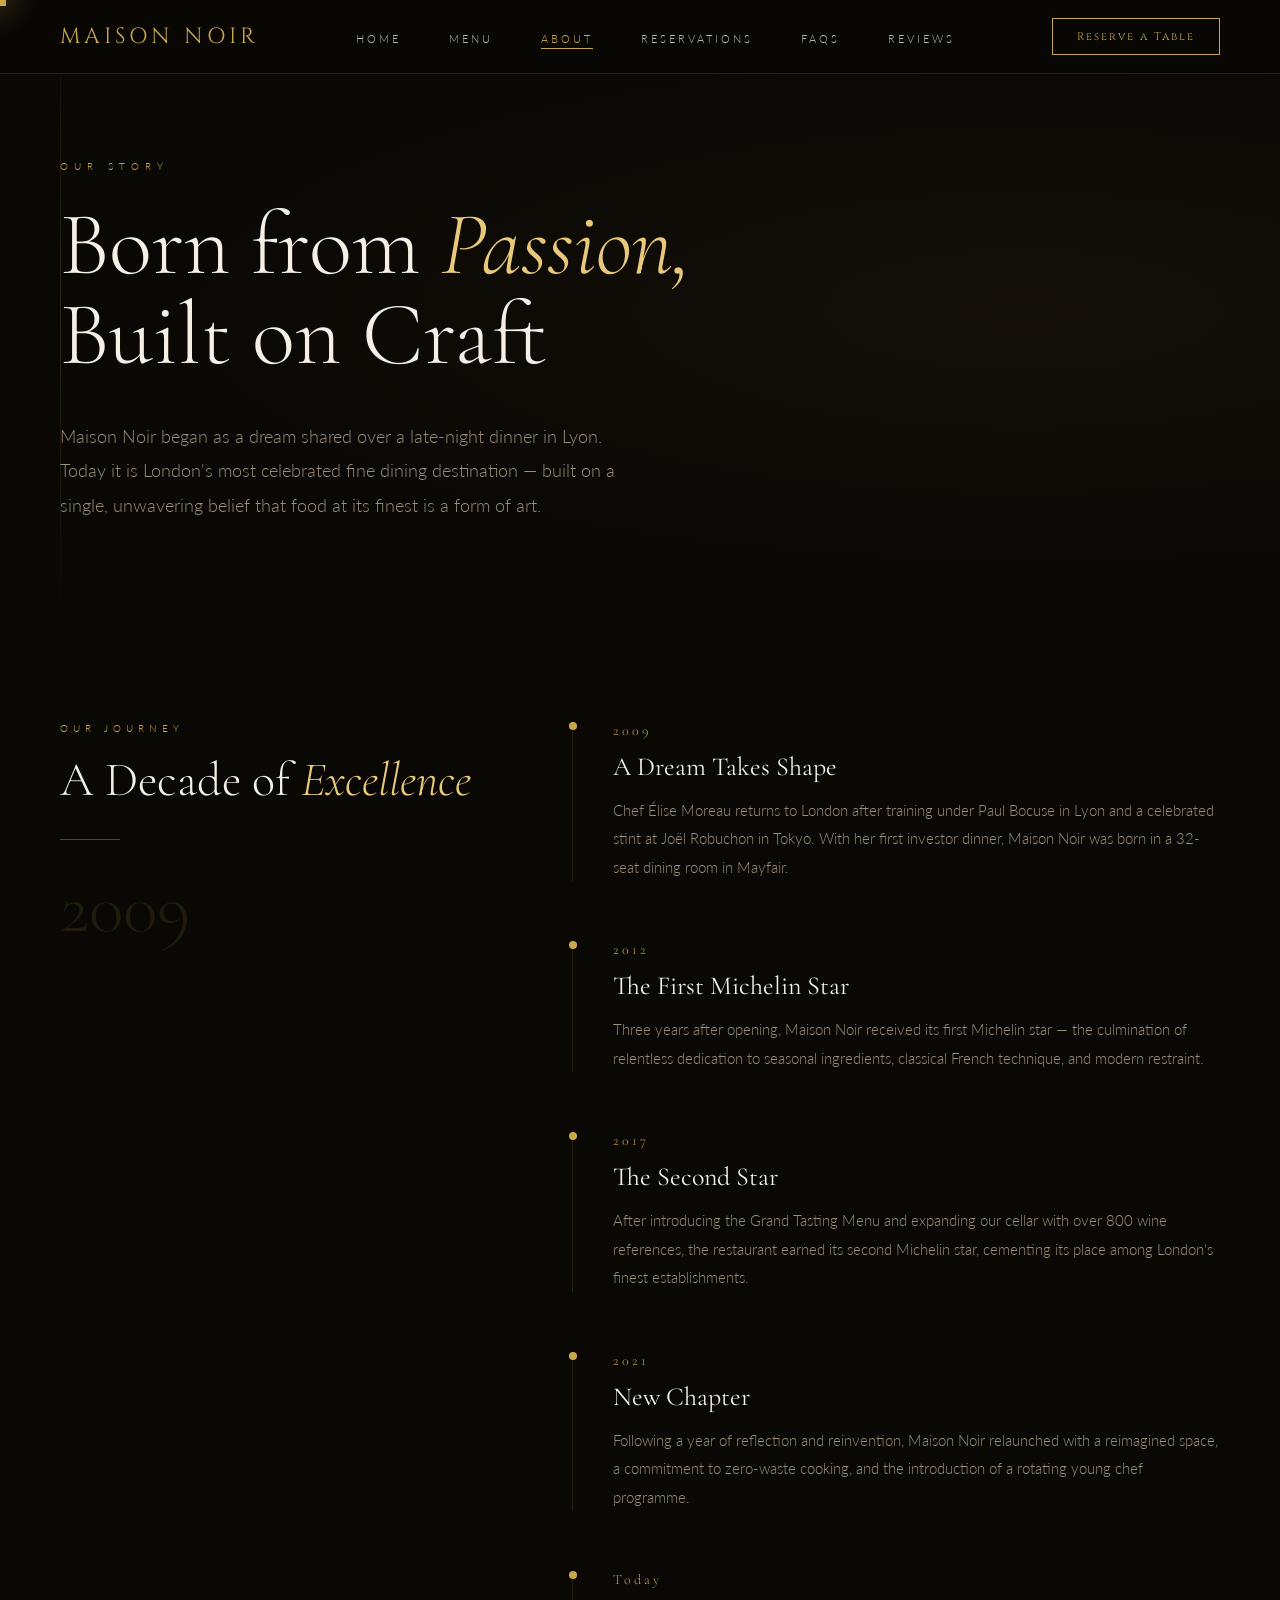
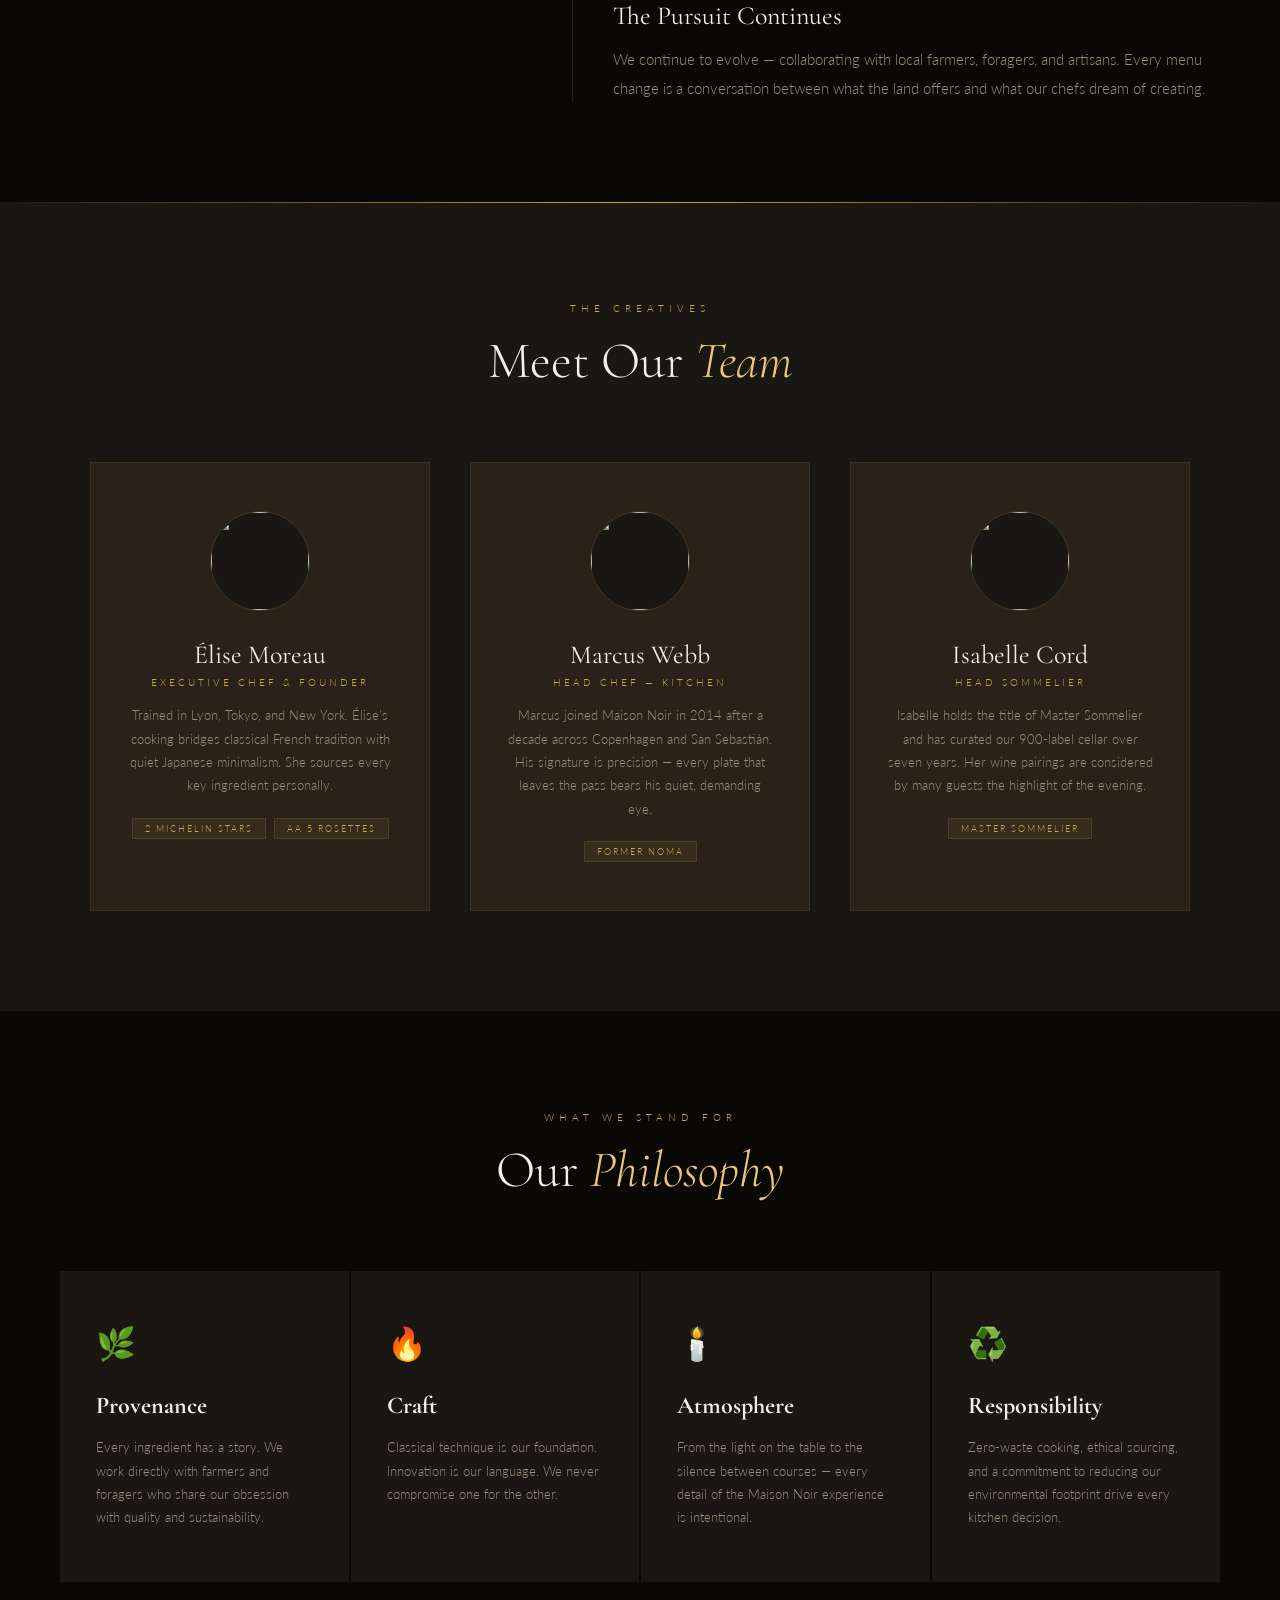
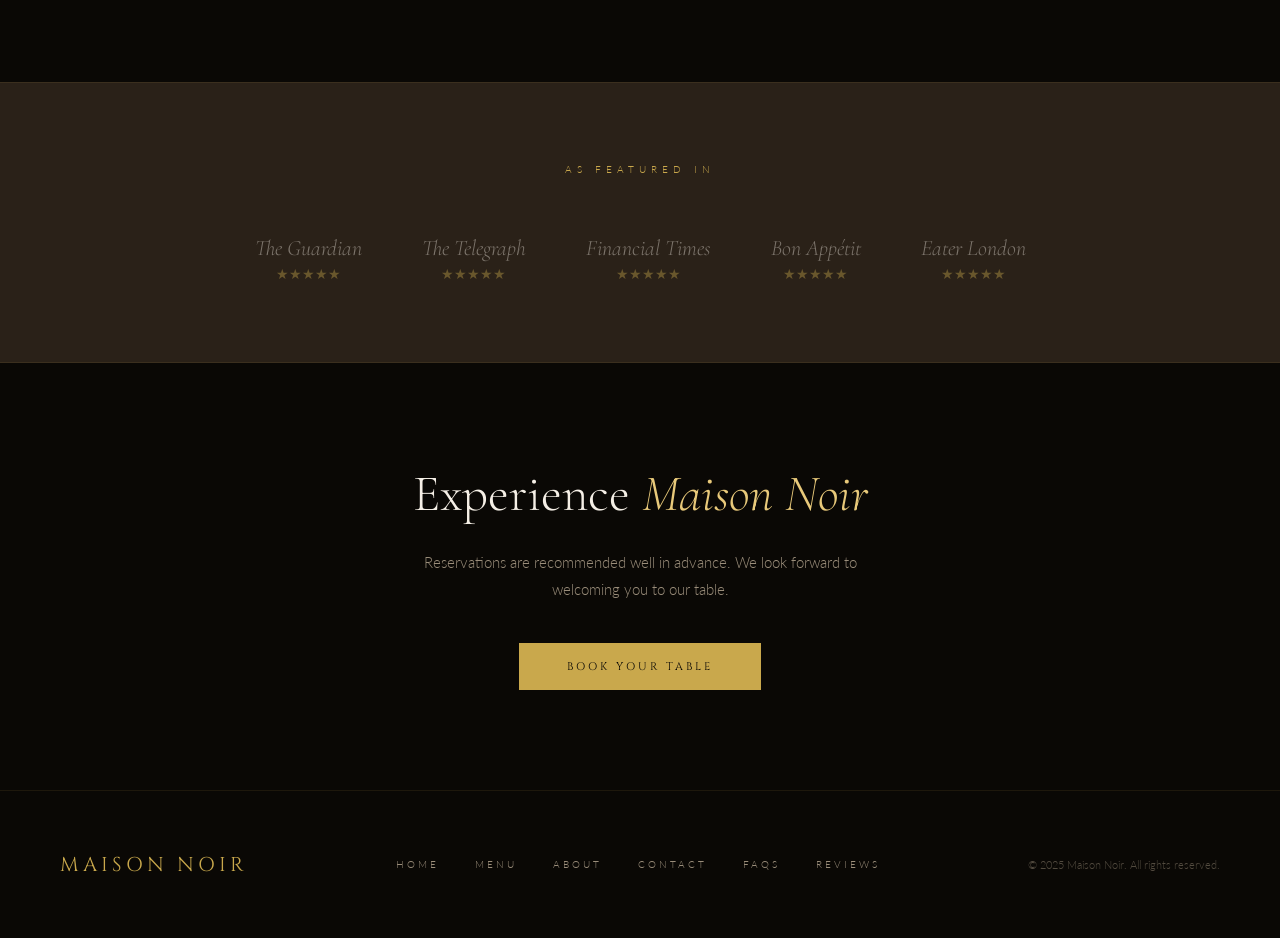
==== about.html @ 76b6efec "Add files via upload" ====
<!DOCTYPE html>
<html lang="en">
<head>
  <meta charset="UTF-8"/>
  <meta name="viewport" content="width=device-width, initial-scale=1.0"/>
  <title>About — Maison Noir</title>
  <link href="https://fonts.googleapis.com/css2?family=Cormorant+Garamond:ital,wght@0,300;0,400;0,600;1,300;1,400&family=Cinzel:wght@400;600&family=Lato:wght@300;400&display=swap" rel="stylesheet"/>
  <link rel="icon" type="image/png" href="images/Icon.png"/>
  <style>
    *, *::before, *::after { margin: 0; padding: 0; box-sizing: border-box; }
    :root {
      --black: #0a0805;
      --charcoal: #1a1612;
      --dark: #2a2118;
      --gold: #c9a84c;
      --gold-light: #e8c97a;
      --cream: #f5efe6;
      --text-muted: #9a8d7a;
    }
    html { scroll-behavior: smooth; }
    body { background: var(--black); color: var(--cream); font-family: 'Lato', sans-serif; font-weight: 300; overflow-x: hidden; }

    .cursor { position: fixed; width: 12px; height: 12px; background: var(--gold); border-radius: 0; pointer-events: none; z-index: 9999; transform: translate(-50%,-50%); transition: width .3s, height .3s; }
    .cursor-ring {
    position: fixed;
    width: 36px;
    height: 36px;
    background: rgba(201,168,76,0.18);
    filter: blur(10px);
    pointer-events: none;
    z-index: 9998;
    transform: translate(-50%, -50%) rotate(45deg);
    opacity: 0.75;
    border-radius: 0;
  }

    nav { position: fixed; top:0; left:0; right:0; z-index:100; display:flex; justify-content:space-between; align-items:center; padding:18px 60px; background:rgba(10,8,5,0.95); backdrop-filter:blur(12px); border-bottom:1px solid rgba(201,168,76,0.15); }
    .nav-logo { font-family:'Cinzel',serif; font-size:22px; letter-spacing:4px; color:var(--gold); text-decoration:none; }
    .nav-links { display:flex; gap:48px; list-style:none; }
    .nav-links a { font-size:11px; letter-spacing:3px; text-transform:uppercase; color:var(--cream); text-decoration:none; opacity:.75; transition:opacity .3s, color .3s; position:relative; }
    .nav-links a::after { content:''; position:absolute; bottom:-4px; left:0; right:0; height:1px; background:var(--gold); transform:scaleX(0); transition:transform .3s; }
    .nav-links a:hover, .nav-links a.active { opacity:1; color:var(--gold); }
    .nav-links a:hover::after, .nav-links a.active::after { transform:scaleX(1); }
    .nav-reserve { font-family:'Cinzel',serif; font-size:11px; letter-spacing:2px; color:var(--gold); border:1px solid var(--gold); padding:10px 24px; text-decoration:none; transition:background .3s, color .3s; }
    .nav-reserve:hover { background:var(--gold); color:var(--black); }

    /* HERO */
    .about-hero {
      padding: 160px 60px 100px;
      position: relative;
      overflow: hidden;
    }
    .about-hero-bg {
      position: absolute;
      inset: 0;
      background: radial-gradient(ellipse at 80% 50%, rgba(201,168,76,0.05) 0%, transparent 60%);
    }
    .hero-line-v {
      position: absolute;
      left: 60px; top: 0; bottom: 0;
      width: 1px;
      background: linear-gradient(to bottom, transparent, rgba(201,168,76,0.2), transparent);
    }
    .about-hero-inner { max-width: 800px; position: relative; }
    .about-hero-label { font-size: 10px; letter-spacing: 6px; text-transform: uppercase; color: var(--gold); margin-bottom: 28px; }
    .about-hero-title { font-family: 'Cormorant Garamond', serif; font-size: clamp(52px, 7vw, 90px); font-weight: 300; line-height: 1; margin-bottom: 40px; }
    .about-hero-title em { font-style: italic; color: var(--gold-light); }
    .about-hero-text { font-size: 18px; line-height: 1.9; color: var(--text-muted); max-width: 560px; }

    /* STORY SECTION */
    .section-story {
      padding: 100px 60px;
      display: grid;
      grid-template-columns: 1fr 1.5fr;
      gap: 80px;
      max-width: 1300px;
      margin: 0 auto;
      align-items: start;
    }
    .story-sticky { position: sticky; top: 120px; }
    .story-label { font-size: 10px; letter-spacing: 5px; text-transform: uppercase; color: var(--gold); margin-bottom: 20px; }
    .story-heading { font-family: 'Cormorant Garamond', serif; font-size: 48px; font-weight: 300; line-height: 1.1; }
    .story-heading em { font-style: italic; color: var(--gold-light); }
    .story-divider { width: 60px; height: 1px; background: rgba(201,168,76,0.4); margin: 32px 0; }
    .story-year { font-family: 'Cormorant Garamond', serif; font-size: 72px; font-weight: 300; color: rgba(201,168,76,0.12); line-height: 1; }

    .story-blocks { display: flex; flex-direction: column; gap: 60px; }
    .story-block { border-left: 1px solid rgba(201,168,76,0.15); padding-left: 40px; position: relative; }
    .story-block::before { content: ''; position: absolute; left: -4px; top: 0; width: 8px; height: 8px; border-radius: 50%; background: var(--gold); }
    .block-year { font-family: 'Cormorant Garamond', serif; font-size: 14px; letter-spacing: 3px; color: var(--gold); margin-bottom: 12px; }
    .block-title { font-family: 'Cormorant Garamond', serif; font-size: 26px; font-weight: 400; margin-bottom: 14px; }
    .block-text { font-size: 15px; color: var(--text-muted); line-height: 1.9; }

    /* TEAM */
    .section-team {
      padding: 100px 60px;
      background: var(--charcoal);
      position: relative;
    }
    .section-team::before { content:''; position:absolute; top:0; left:0; right:0; height:1px; background:linear-gradient(to right, transparent, var(--gold), transparent); }
    .team-header { text-align: center; margin-bottom: 70px; }
    .team-label { font-size: 10px; letter-spacing: 5px; text-transform: uppercase; color: var(--gold); margin-bottom: 16px; }
    .team-title { font-family: 'Cormorant Garamond', serif; font-size: clamp(38px, 4vw, 58px); font-weight: 300; }
    .team-title em { font-style: italic; color: var(--gold-light); }

    .team-grid { display: grid; grid-template-columns: repeat(3, 1fr); gap: 40px; max-width: 1100px; margin: 0 auto; }
    .team-card {
      position: relative;
      padding: 48px 36px;
      border: 1px solid rgba(201,168,76,0.1);
      background: var(--dark);
      transition: border-color .4s, transform .4s;
      text-align: center;
    }
    .team-card:hover { border-color: rgba(201,168,76,0.3); transform: translateY(-6px); }
    .team-avatar {
      width: 100px;
      height: 100px;
      border-radius: 50%;
      overflow: hidden;
      border: 1px solid rgba(201,168,76,0.2);
      margin: 0 auto 28px;
      display: flex;
      align-items: center;
      justify-content: center;
      background: var(--charcoal);
      position: relative;

    }
      .team-avatar img {
        width: 100%;
        height: 100%;
        object-fit: cover;
        display: block;
      }

    .team-avatar::after {
      content: '';
      position: absolute;
      inset: -4px;
      border-radius: 50%;
      border: 1px solid rgba(201,168,76,0.1);
    }
    .team-name { font-family: 'Cormorant Garamond', serif; font-size: 26px; font-weight: 400; margin-bottom: 6px; }
    .team-role { font-size: 10px; letter-spacing: 3px; text-transform: uppercase; color: var(--gold); margin-bottom: 16px; }
    .team-bio { font-size: 13px; color: var(--text-muted); line-height: 1.8; }
    .team-awards { display: flex; justify-content: center; gap: 8px; margin-top: 20px; flex-wrap: wrap; }
    .award-badge { font-size: 9px; letter-spacing: 2px; text-transform: uppercase; background: rgba(201,168,76,0.08); border: 1px solid rgba(201,168,76,0.15); color: var(--gold); padding: 4px 12px; }

    /* VALUES */
    .section-values {
      padding: 100px 60px;
      max-width: 1300px;
      margin: 0 auto;
    }
    .values-header { text-align: center; margin-bottom: 70px; }
    .values-label { font-size: 10px; letter-spacing: 5px; text-transform: uppercase; color: var(--gold); margin-bottom: 16px; }
    .values-title { font-family: 'Cormorant Garamond', serif; font-size: clamp(38px, 4vw, 58px); font-weight: 300; }
    .values-title em { font-style: italic; color: var(--gold-light); }

    .values-grid { display: grid; grid-template-columns: repeat(4, 1fr); gap: 2px; }
    .value-card {
      padding: 52px 36px;
      background: var(--charcoal);
      position: relative;
      overflow: hidden;
      transition: background .3s;
    }
    .value-card::before { content:''; position:absolute; bottom:0; left:0; right:0; height:2px; background:var(--gold); transform:scaleX(0); transform-origin:left; transition:transform .5s ease; }
    .value-card:hover { background: var(--dark); }
    .value-card:hover::before { transform: scaleX(1); }
    .value-icon { font-size: 32px; margin-bottom: 28px; }
    .value-name { font-family: 'Cormorant Garamond', serif; font-size: 24px; margin-bottom: 16px; }
    .value-text { font-size: 13px; color: var(--text-muted); line-height: 1.8; }

    /* PRESS */
    .section-press {
      padding: 80px 60px;
      background: var(--dark);
      border-top: 1px solid rgba(201,168,76,0.1);
      border-bottom: 1px solid rgba(201,168,76,0.1);
    }
    .press-header { text-align: center; margin-bottom: 60px; }
    .press-label { font-size: 10px; letter-spacing: 5px; text-transform: uppercase; color: var(--gold); }
    .press-logos { display: flex; justify-content: center; align-items: center; gap: 60px; flex-wrap: wrap; }
    .press-item { text-align: center; opacity: 0.4; transition: opacity .3s; }
    .press-item:hover { opacity: 1; }
    .press-pub { font-family: 'Cormorant Garamond', serif; font-size: 22px; font-style: italic; color: var(--cream); }
    .press-stars { color: var(--gold); font-size: 14px; margin-top: 4px; }

    /* CTA BAND */
    .cta-band {
      padding: 100px 60px;
      text-align: center;
      position: relative;
    }
    .cta-title { font-family: 'Cormorant Garamond', serif; font-size: clamp(38px, 4vw, 58px); font-weight: 300; margin-bottom: 24px; }
    .cta-title em { font-style: italic; color: var(--gold-light); }
    .cta-text { font-size: 15px; color: var(--text-muted); max-width: 500px; margin: 0 auto 40px; line-height: 1.8; }
    .btn-gold { display: inline-block; font-family: 'Cinzel', serif; font-size: 11px; letter-spacing: 3px; text-transform: uppercase; background: var(--gold); color: var(--black); padding: 16px 48px; text-decoration: none; transition: background .3s; }
    .btn-gold:hover { background: var(--gold-light); }

    footer { background: var(--black); border-top: 1px solid rgba(201,168,76,0.1); padding: 60px; display: flex; justify-content: space-between; align-items: center; }
    .footer-logo { font-family: 'Cinzel', serif; font-size: 20px; letter-spacing: 4px; color: var(--gold); }
    .footer-links { display: flex; gap: 36px; }
    .footer-links a { font-size: 10px; letter-spacing: 3px; text-transform: uppercase; color: var(--text-muted); text-decoration: none; transition: color .3s; }
    .footer-links a:hover { color: var(--gold); }
    .footer-copy { font-size: 11px; color: var(--text-muted); opacity: .5; }

    .reveal { opacity: 0; transform: translateY(40px); transition: opacity .8s ease, transform .8s ease; }
    .reveal.visible { opacity: 1; transform: translateY(0); }
  </style>
</head>
<body>
  <div class="cursor" id="cursor"></div>
  <div class="cursor-ring" id="cursorRing"></div>

  <nav>
    <a href="index.html" class="nav-logo">MAISON NOIR</a>
    <ul class="nav-links">
      <li><a href="index.html">Home</a></li>
      <li><a href="menu.html">Menu</a></li>
      <li><a href="about.html" class="active">About</a></li>
      <li><a href="contact.html">Reservations</a></li>
      <li><a href="faq.html">FAQs</a></li>
      <li><a href="reviews.html">Reviews</a></li>
    </ul>
    <a href="contact.html" class="nav-reserve">Reserve a Table</a>
  </nav>

  <!-- HERO -->
  <section class="about-hero">
    <div class="about-hero-bg"></div>
    <div class="hero-line-v"></div>
    <div class="about-hero-inner">
      <p class="about-hero-label">Our Story</p>
      <h1 class="about-hero-title">Born from <em>Passion,</em><br>Built on Craft</h1>
      <p class="about-hero-text">Maison Noir began as a dream shared over a late-night dinner in Lyon. Today it is London's most celebrated fine dining destination — built on a single, unwavering belief that food at its finest is a form of art.</p>
    </div>
  </section>

  <!-- STORY TIMELINE -->
  <section class="section-story reveal">
    <div class="story-sticky">
      <p class="story-label">Our Journey</p>
      <h2 class="story-heading">A Decade of <em>Excellence</em></h2>
      <div class="story-divider"></div>
      <div class="story-year">2009</div>
    </div>
    <div class="story-blocks">
      <div class="story-block">
        <p class="block-year">2009</p>
        <h3 class="block-title">A Dream Takes Shape</h3>
        <p class="block-text">Chef Élise Moreau returns to London after training under Paul Bocuse in Lyon and a celebrated stint at Joël Robuchon in Tokyo. With her first investor dinner, Maison Noir was born in a 32-seat dining room in Mayfair.</p>
      </div>
      <div class="story-block">
        <p class="block-year">2012</p>
        <h3 class="block-title">The First Michelin Star</h3>
        <p class="block-text">Three years after opening, Maison Noir received its first Michelin star — the culmination of relentless dedication to seasonal ingredients, classical French technique, and modern restraint.</p>
      </div>
      <div class="story-block">
        <p class="block-year">2017</p>
        <h3 class="block-title">The Second Star</h3>
        <p class="block-text">After introducing the Grand Tasting Menu and expanding our cellar with over 800 wine references, the restaurant earned its second Michelin star, cementing its place among London's finest establishments.</p>
      </div>
      <div class="story-block">
        <p class="block-year">2021</p>
        <h3 class="block-title">New Chapter</h3>
        <p class="block-text">Following a year of reflection and reinvention, Maison Noir relaunched with a reimagined space, a commitment to zero-waste cooking, and the introduction of a rotating young chef programme.</p>
      </div>
      <div class="story-block">
        <p class="block-year">Today</p>
        <h3 class="block-title">The Pursuit Continues</h3>
        <p class="block-text">We continue to evolve — collaborating with local farmers, foragers, and artisans. Every menu change is a conversation between what the land offers and what our chefs dream of creating.</p>
      </div>
    </div>
  </section>

  <!-- TEAM -->
  <section class="section-team">
    <div class="team-header reveal">
      <p class="team-label">The Creatives</p>
      <h2 class="team-title">Meet Our <em>Team</em></h2>
    </div>
    <div class="team-grid reveal">
      <div class="team-card">
        <div class="team-avatar"><img src="images/Élise Moreau.jpeg" alt=""></div>
        <h3 class="team-name">Élise Moreau</h3>
        <p class="team-role">Executive Chef & Founder</p>
        <p class="team-bio">Trained in Lyon, Tokyo, and New York. Élise's cooking bridges classical French tradition with quiet Japanese minimalism. She sources every key ingredient personally.</p>
        <div class="team-awards">
          <span class="award-badge">2 Michelin Stars</span>
          <span class="award-badge">AA 5 Rosettes</span>
        </div>
      </div>
      <div class="team-card">
        <div class="team-avatar"><img src="images/Marcus Webb.jpeg" alt=""></div>
        <h3 class="team-name">Marcus Webb</h3>
        <p class="team-role">Head Chef — Kitchen</p>
        <p class="block-text"></p>
        <p class="team-bio">Marcus joined Maison Noir in 2014 after a decade across Copenhagen and San Sebastián. His signature is precision — every plate that leaves the pass bears his quiet, demanding eye.</p>
        <div class="team-awards">
          <span class="award-badge">Former Noma</span>
        </div>
      </div>
      <div class="team-card">
        <div class="team-avatar"><img src="images/Isabelle Cord.jpeg" alt=""></div>
        <h3 class="team-name">Isabelle Cord</h3>
        <p class="team-role">Head Sommelier</p>
        <p class="team-bio">Isabelle holds the title of Master Sommelier and has curated our 900-label cellar over seven years. Her wine pairings are considered by many guests the highlight of the evening.</p>
        <div class="team-awards">
          <span class="award-badge">Master Sommelier</span>
        </div>
      </div>
    </div>
  </section>

  <!-- VALUES -->
  <section class="section-values reveal">
    <div class="values-header">
      <p class="values-label">What We Stand For</p>
      <h2 class="values-title">Our <em>Philosophy</em></h2>
    </div>
    <div class="values-grid">
      <div class="value-card">
        <div class="value-icon">🌿</div>
        <h3 class="value-name">Provenance</h3>
        <p class="value-text">Every ingredient has a story. We work directly with farmers and foragers who share our obsession with quality and sustainability.</p>
      </div>
      <div class="value-card">
        <div class="value-icon">🔥</div>
        <h3 class="value-name">Craft</h3>
        <p class="value-text">Classical technique is our foundation. Innovation is our language. We never compromise one for the other.</p>
      </div>
      <div class="value-card">
        <div class="value-icon">🕯️</div>
        <h3 class="value-name">Atmosphere</h3>
        <p class="value-text">From the light on the table to the silence between courses — every detail of the Maison Noir experience is intentional.</p>
      </div>
      <div class="value-card">
        <div class="value-icon">♻️</div>
        <h3 class="value-name">Responsibility</h3>
        <p class="value-text">Zero-waste cooking, ethical sourcing, and a commitment to reducing our environmental footprint drive every kitchen decision.</p>
      </div>
    </div>
  </section>

  <!-- PRESS -->
  <section class="section-press reveal">
    <div class="press-header">
      <p class="press-label">As Featured In</p>
    </div>
    <div class="press-logos">
      <div class="press-item"><div class="press-pub">The Guardian</div><div class="press-stars">★★★★★</div></div>
      <div class="press-item"><div class="press-pub">The Telegraph</div><div class="press-stars">★★★★★</div></div>
      <div class="press-item"><div class="press-pub">Financial Times</div><div class="press-stars">★★★★★</div></div>
      <div class="press-item"><div class="press-pub">Bon Appétit</div><div class="press-stars">★★★★★</div></div>
      <div class="press-item"><div class="press-pub">Eater London</div><div class="press-stars">★★★★★</div></div>
    </div>
  </section>

  <!-- CTA -->
  <section class="cta-band reveal">
    <h2 class="cta-title">Experience <em>Maison Noir</em></h2>
    <p class="cta-text">Reservations are recommended well in advance. We look forward to welcoming you to our table.</p>
    <a href="contact.html" class="btn-gold">Book Your Table</a>
  </section>

  <footer>
    <div class="footer-logo">MAISON NOIR</div>
    <div class="footer-links">
      <a href="index.html">Home</a>
      <a href="menu.html">Menu</a>
      <a href="about.html">About</a>
      <a href="contact.html">Contact</a>
      <a href="faq.html">FAQs</a>
      <a href="reviews.html">Reviews</a>
    </div>
    <p class="footer-copy">©️ 2025 Maison Noir. All rights reserved.</p>
  </footer>

  <script>
    const cursor = document.getElementById('cursor');
    const ring = document.getElementById('cursorRing');
    let mx=0,my=0,rx=0,ry=0;
    document.addEventListener('mousemove', e=>{mx=e.clientX;my=e.clientY;cursor.style.left=mx+'px';cursor.style.top=my+'px';});
    function animateRing(){rx+=(mx-rx)*.12;ry+=(my-ry)*.12;ring.style.left=rx+'px';ring.style.top=ry+'px';requestAnimationFrame(animateRing);}
    animateRing();
    const reveals = document.querySelectorAll('.reveal');
    const obs = new IntersectionObserver(es=>es.forEach(e=>{if(e.isIntersecting)e.target.classList.add('visible');}),{threshold:0.12});
    reveals.forEach(r=>obs.observe(r));
  </script>
</body>
</html>
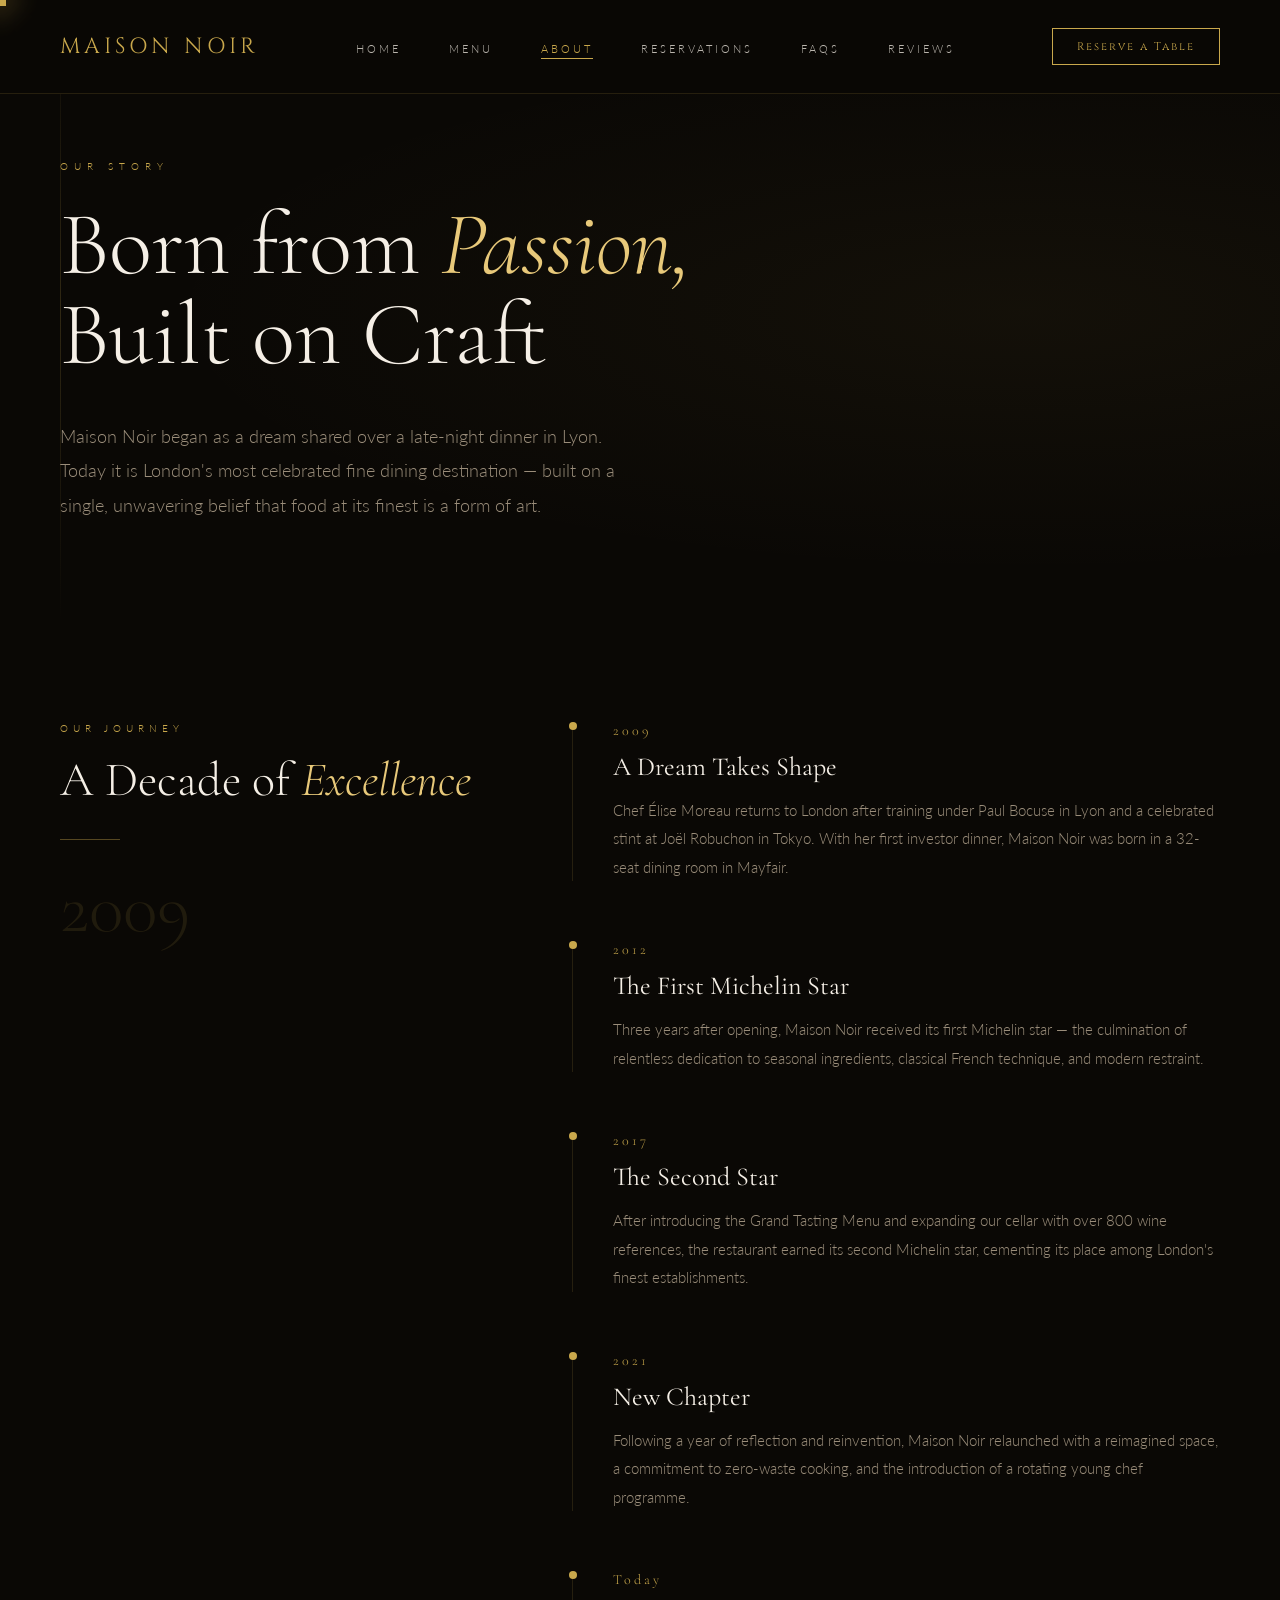
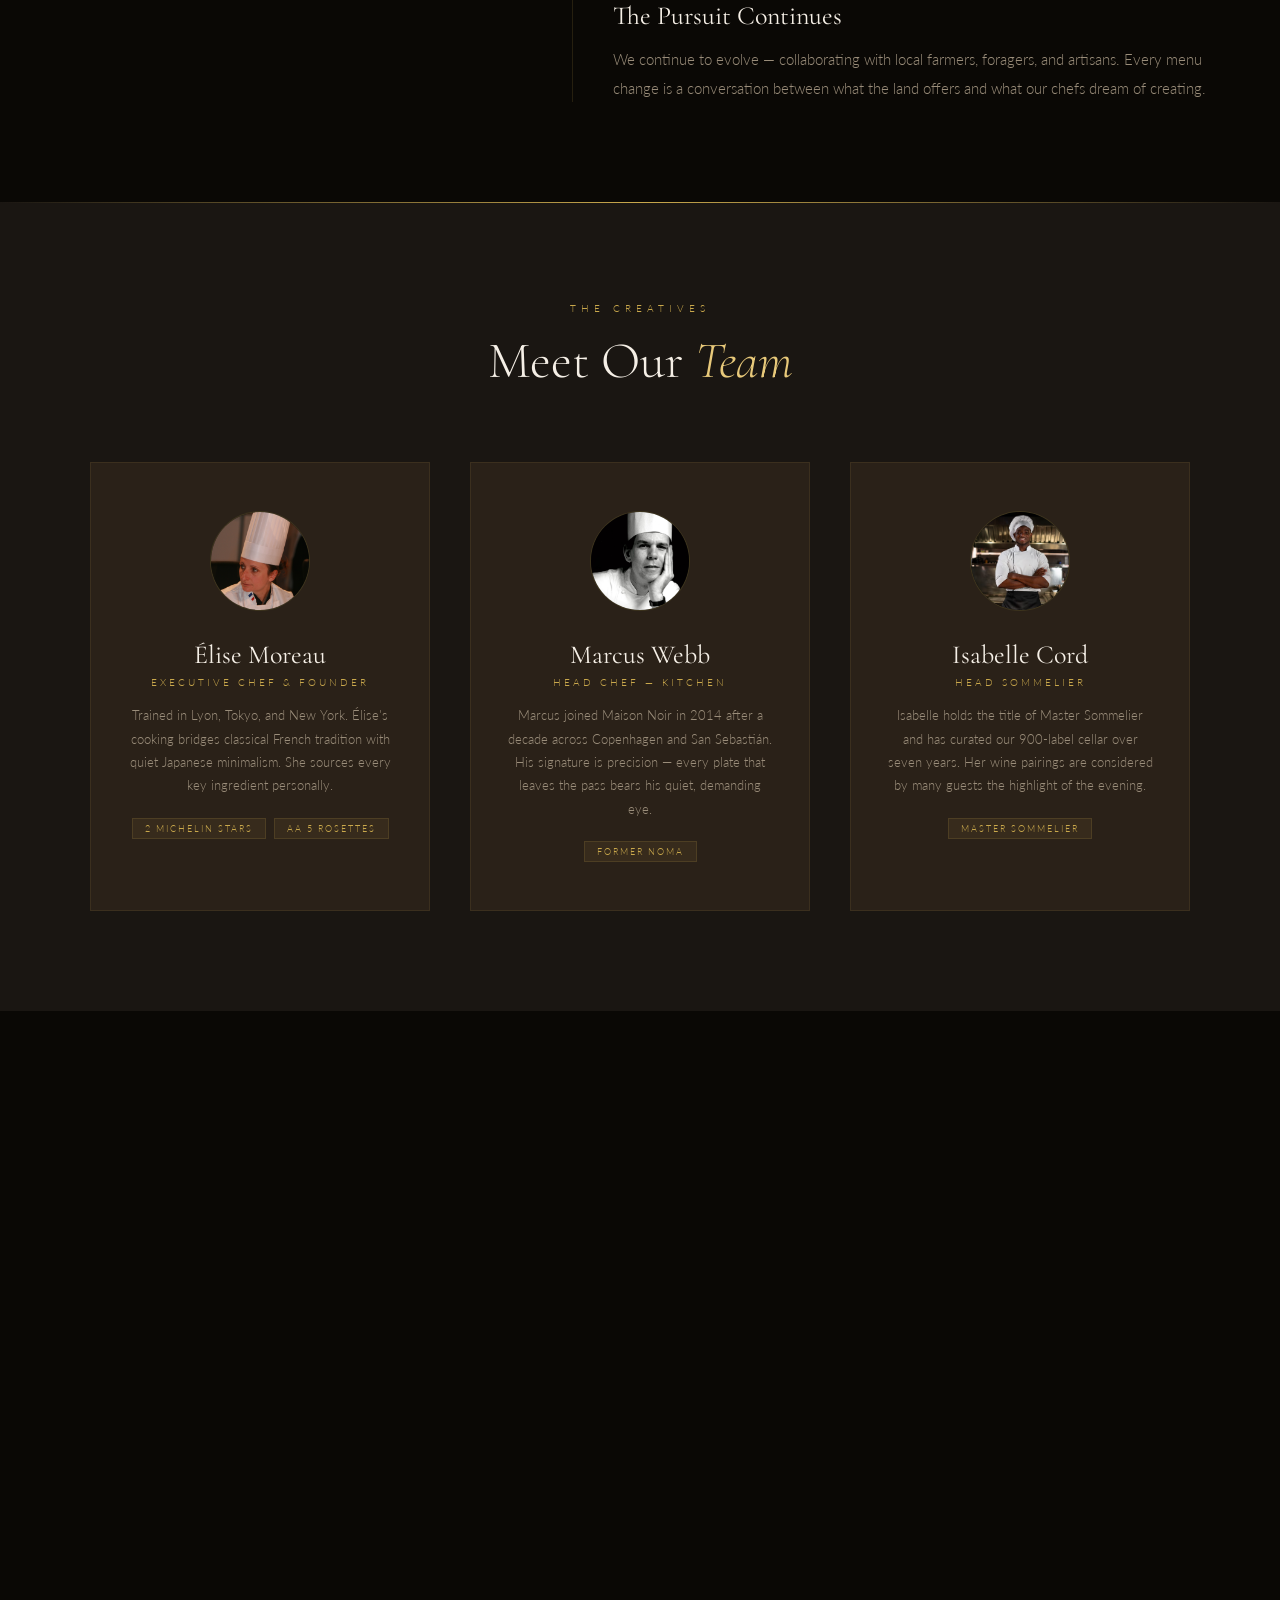
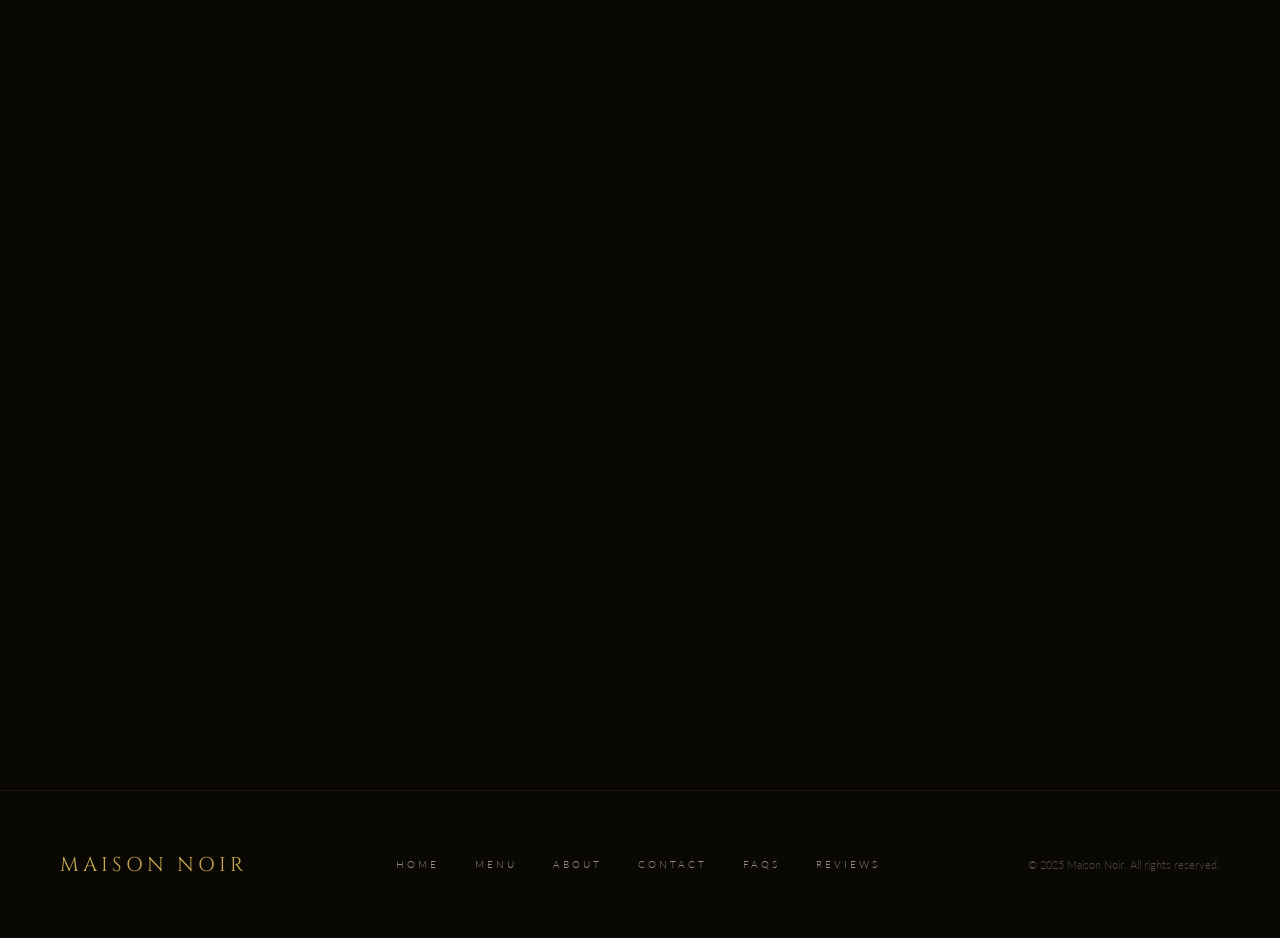
==== commit 3785dbad: "Add files via upload" ====
--- a/about.html
+++ b/about.html
@@ -6,210 +6,7 @@
   <title>About — Maison Noir</title>
   <link href="https://fonts.googleapis.com/css2?family=Cormorant+Garamond:ital,wght@0,300;0,400;0,600;1,300;1,400&family=Cinzel:wght@400;600&family=Lato:wght@300;400&display=swap" rel="stylesheet"/>
   <link rel="icon" type="image/png" href="images/Icon.png"/>
-  <style>
-    *, *::before, *::after { margin: 0; padding: 0; box-sizing: border-box; }
-    :root {
-      --black: #0a0805;
-      --charcoal: #1a1612;
-      --dark: #2a2118;
-      --gold: #c9a84c;
-      --gold-light: #e8c97a;
-      --cream: #f5efe6;
-      --text-muted: #9a8d7a;
-    }
-    html { scroll-behavior: smooth; }
-    body { background: var(--black); color: var(--cream); font-family: 'Lato', sans-serif; font-weight: 300; overflow-x: hidden; }
-
-    .cursor { position: fixed; width: 12px; height: 12px; background: var(--gold); border-radius: 0; pointer-events: none; z-index: 9999; transform: translate(-50%,-50%); transition: width .3s, height .3s; }
-    .cursor-ring {
-    position: fixed;
-    width: 36px;
-    height: 36px;
-    background: rgba(201,168,76,0.18);
-    filter: blur(10px);
-    pointer-events: none;
-    z-index: 9998;
-    transform: translate(-50%, -50%) rotate(45deg);
-    opacity: 0.75;
-    border-radius: 0;
-  }
-
-    nav { position: fixed; top:0; left:0; right:0; z-index:100; display:flex; justify-content:space-between; align-items:center; padding:18px 60px; background:rgba(10,8,5,0.95); backdrop-filter:blur(12px); border-bottom:1px solid rgba(201,168,76,0.15); }
-    .nav-logo { font-family:'Cinzel',serif; font-size:22px; letter-spacing:4px; color:var(--gold); text-decoration:none; }
-    .nav-links { display:flex; gap:48px; list-style:none; }
-    .nav-links a { font-size:11px; letter-spacing:3px; text-transform:uppercase; color:var(--cream); text-decoration:none; opacity:.75; transition:opacity .3s, color .3s; position:relative; }
-    .nav-links a::after { content:''; position:absolute; bottom:-4px; left:0; right:0; height:1px; background:var(--gold); transform:scaleX(0); transition:transform .3s; }
-    .nav-links a:hover, .nav-links a.active { opacity:1; color:var(--gold); }
-    .nav-links a:hover::after, .nav-links a.active::after { transform:scaleX(1); }
-    .nav-reserve { font-family:'Cinzel',serif; font-size:11px; letter-spacing:2px; color:var(--gold); border:1px solid var(--gold); padding:10px 24px; text-decoration:none; transition:background .3s, color .3s; }
-    .nav-reserve:hover { background:var(--gold); color:var(--black); }
-
-    /* HERO */
-    .about-hero {
-      padding: 160px 60px 100px;
-      position: relative;
-      overflow: hidden;
-    }
-    .about-hero-bg {
-      position: absolute;
-      inset: 0;
-      background: radial-gradient(ellipse at 80% 50%, rgba(201,168,76,0.05) 0%, transparent 60%);
-    }
-    .hero-line-v {
-      position: absolute;
-      left: 60px; top: 0; bottom: 0;
-      width: 1px;
-      background: linear-gradient(to bottom, transparent, rgba(201,168,76,0.2), transparent);
-    }
-    .about-hero-inner { max-width: 800px; position: relative; }
-    .about-hero-label { font-size: 10px; letter-spacing: 6px; text-transform: uppercase; color: var(--gold); margin-bottom: 28px; }
-    .about-hero-title { font-family: 'Cormorant Garamond', serif; font-size: clamp(52px, 7vw, 90px); font-weight: 300; line-height: 1; margin-bottom: 40px; }
-    .about-hero-title em { font-style: italic; color: var(--gold-light); }
-    .about-hero-text { font-size: 18px; line-height: 1.9; color: var(--text-muted); max-width: 560px; }
-
-    /* STORY SECTION */
-    .section-story {
-      padding: 100px 60px;
-      display: grid;
-      grid-template-columns: 1fr 1.5fr;
-      gap: 80px;
-      max-width: 1300px;
-      margin: 0 auto;
-      align-items: start;
-    }
-    .story-sticky { position: sticky; top: 120px; }
-    .story-label { font-size: 10px; letter-spacing: 5px; text-transform: uppercase; color: var(--gold); margin-bottom: 20px; }
-    .story-heading { font-family: 'Cormorant Garamond', serif; font-size: 48px; font-weight: 300; line-height: 1.1; }
-    .story-heading em { font-style: italic; color: var(--gold-light); }
-    .story-divider { width: 60px; height: 1px; background: rgba(201,168,76,0.4); margin: 32px 0; }
-    .story-year { font-family: 'Cormorant Garamond', serif; font-size: 72px; font-weight: 300; color: rgba(201,168,76,0.12); line-height: 1; }
-
-    .story-blocks { display: flex; flex-direction: column; gap: 60px; }
-    .story-block { border-left: 1px solid rgba(201,168,76,0.15); padding-left: 40px; position: relative; }
-    .story-block::before { content: ''; position: absolute; left: -4px; top: 0; width: 8px; height: 8px; border-radius: 50%; background: var(--gold); }
-    .block-year { font-family: 'Cormorant Garamond', serif; font-size: 14px; letter-spacing: 3px; color: var(--gold); margin-bottom: 12px; }
-    .block-title { font-family: 'Cormorant Garamond', serif; font-size: 26px; font-weight: 400; margin-bottom: 14px; }
-    .block-text { font-size: 15px; color: var(--text-muted); line-height: 1.9; }
-
-    /* TEAM */
-    .section-team {
-      padding: 100px 60px;
-      background: var(--charcoal);
-      position: relative;
-    }
-    .section-team::before { content:''; position:absolute; top:0; left:0; right:0; height:1px; background:linear-gradient(to right, transparent, var(--gold), transparent); }
-    .team-header { text-align: center; margin-bottom: 70px; }
-    .team-label { font-size: 10px; letter-spacing: 5px; text-transform: uppercase; color: var(--gold); margin-bottom: 16px; }
-    .team-title { font-family: 'Cormorant Garamond', serif; font-size: clamp(38px, 4vw, 58px); font-weight: 300; }
-    .team-title em { font-style: italic; color: var(--gold-light); }
-
-    .team-grid { display: grid; grid-template-columns: repeat(3, 1fr); gap: 40px; max-width: 1100px; margin: 0 auto; }
-    .team-card {
-      position: relative;
-      padding: 48px 36px;
-      border: 1px solid rgba(201,168,76,0.1);
-      background: var(--dark);
-      transition: border-color .4s, transform .4s;
-      text-align: center;
-    }
-    .team-card:hover { border-color: rgba(201,168,76,0.3); transform: translateY(-6px); }
-    .team-avatar {
-      width: 100px;
-      height: 100px;
-      border-radius: 50%;
-      overflow: hidden;
-      border: 1px solid rgba(201,168,76,0.2);
-      margin: 0 auto 28px;
-      display: flex;
-      align-items: center;
-      justify-content: center;
-      background: var(--charcoal);
-      position: relative;
-
-    }
-      .team-avatar img {
-        width: 100%;
-        height: 100%;
-        object-fit: cover;
-        display: block;
-      }
-
-    .team-avatar::after {
-      content: '';
-      position: absolute;
-      inset: -4px;
-      border-radius: 50%;
-      border: 1px solid rgba(201,168,76,0.1);
-    }
-    .team-name { font-family: 'Cormorant Garamond', serif; font-size: 26px; font-weight: 400; margin-bottom: 6px; }
-    .team-role { font-size: 10px; letter-spacing: 3px; text-transform: uppercase; color: var(--gold); margin-bottom: 16px; }
-    .team-bio { font-size: 13px; color: var(--text-muted); line-height: 1.8; }
-    .team-awards { display: flex; justify-content: center; gap: 8px; margin-top: 20px; flex-wrap: wrap; }
-    .award-badge { font-size: 9px; letter-spacing: 2px; text-transform: uppercase; background: rgba(201,168,76,0.08); border: 1px solid rgba(201,168,76,0.15); color: var(--gold); padding: 4px 12px; }
-
-    /* VALUES */
-    .section-values {
-      padding: 100px 60px;
-      max-width: 1300px;
-      margin: 0 auto;
-    }
-    .values-header { text-align: center; margin-bottom: 70px; }
-    .values-label { font-size: 10px; letter-spacing: 5px; text-transform: uppercase; color: var(--gold); margin-bottom: 16px; }
-    .values-title { font-family: 'Cormorant Garamond', serif; font-size: clamp(38px, 4vw, 58px); font-weight: 300; }
-    .values-title em { font-style: italic; color: var(--gold-light); }
-
-    .values-grid { display: grid; grid-template-columns: repeat(4, 1fr); gap: 2px; }
-    .value-card {
-      padding: 52px 36px;
-      background: var(--charcoal);
-      position: relative;
-      overflow: hidden;
-      transition: background .3s;
-    }
-    .value-card::before { content:''; position:absolute; bottom:0; left:0; right:0; height:2px; background:var(--gold); transform:scaleX(0); transform-origin:left; transition:transform .5s ease; }
-    .value-card:hover { background: var(--dark); }
-    .value-card:hover::before { transform: scaleX(1); }
-    .value-icon { font-size: 32px; margin-bottom: 28px; }
-    .value-name { font-family: 'Cormorant Garamond', serif; font-size: 24px; margin-bottom: 16px; }
-    .value-text { font-size: 13px; color: var(--text-muted); line-height: 1.8; }
-
-    /* PRESS */
-    .section-press {
-      padding: 80px 60px;
-      background: var(--dark);
-      border-top: 1px solid rgba(201,168,76,0.1);
-      border-bottom: 1px solid rgba(201,168,76,0.1);
-    }
-    .press-header { text-align: center; margin-bottom: 60px; }
-    .press-label { font-size: 10px; letter-spacing: 5px; text-transform: uppercase; color: var(--gold); }
-    .press-logos { display: flex; justify-content: center; align-items: center; gap: 60px; flex-wrap: wrap; }
-    .press-item { text-align: center; opacity: 0.4; transition: opacity .3s; }
-    .press-item:hover { opacity: 1; }
-    .press-pub { font-family: 'Cormorant Garamond', serif; font-size: 22px; font-style: italic; color: var(--cream); }
-    .press-stars { color: var(--gold); font-size: 14px; margin-top: 4px; }
-
-    /* CTA BAND */
-    .cta-band {
-      padding: 100px 60px;
-      text-align: center;
-      position: relative;
-    }
-    .cta-title { font-family: 'Cormorant Garamond', serif; font-size: clamp(38px, 4vw, 58px); font-weight: 300; margin-bottom: 24px; }
-    .cta-title em { font-style: italic; color: var(--gold-light); }
-    .cta-text { font-size: 15px; color: var(--text-muted); max-width: 500px; margin: 0 auto 40px; line-height: 1.8; }
-    .btn-gold { display: inline-block; font-family: 'Cinzel', serif; font-size: 11px; letter-spacing: 3px; text-transform: uppercase; background: var(--gold); color: var(--black); padding: 16px 48px; text-decoration: none; transition: background .3s; }
-    .btn-gold:hover { background: var(--gold-light); }
-
-    footer { background: var(--black); border-top: 1px solid rgba(201,168,76,0.1); padding: 60px; display: flex; justify-content: space-between; align-items: center; }
-    .footer-logo { font-family: 'Cinzel', serif; font-size: 20px; letter-spacing: 4px; color: var(--gold); }
-    .footer-links { display: flex; gap: 36px; }
-    .footer-links a { font-size: 10px; letter-spacing: 3px; text-transform: uppercase; color: var(--text-muted); text-decoration: none; transition: color .3s; }
-    .footer-links a:hover { color: var(--gold); }
-    .footer-copy { font-size: 11px; color: var(--text-muted); opacity: .5; }
-
-    .reveal { opacity: 0; transform: translateY(40px); transition: opacity .8s ease, transform .8s ease; }
-    .reveal.visible { opacity: 1; transform: translateY(0); }
-  </style>
+  <link rel="stylesheet" href="styles.css">
 </head>
 <body>
   <div class="cursor" id="cursor"></div>
--- a/styles.css
+++ b/styles.css
@@ -0,0 +1,2342 @@
+/* ── RESET ─────────────────────────────────────────────────── */
+*, *::before, *::after { margin: 0; padding: 0; box-sizing: border-box; }
+
+
+/* ── CSS VARIABLES ──────────────────────────────────────────── */
+:root {
+  --black: #0a0805;
+  --charcoal: #1a1612;
+  --dark: #2a2118;
+  --gold: #c9a84c;
+  --gold-light: #e8c97a;
+  --cream: #f5efe6;
+  --white: #fdf8f2;
+  --text-muted: #9a8d7a;
+}
+
+
+/* ── BASE ───────────────────────────────────────────────────── */
+html { scroll-behavior: smooth; }
+
+body {
+  background: var(--black);
+  color: var(--cream);
+  font-family: 'Lato', sans-serif;
+  font-weight: 300;
+  overflow-x: hidden;
+}
+
+
+/* ── CUSTOM CURSOR (shared across all pages) ────────────────── */
+.cursor {
+  position: fixed;
+  width: 12px; height: 12px;
+  background: var(--gold);
+  border-radius: 0;
+  pointer-events: none;
+  z-index: 9999;
+  transform: translate(-50%, -50%);
+  transition: width .3s, height .3s;
+}
+.cursor-ring {
+  position: fixed;
+  width: 36px; height: 36px;
+  background: rgba(201,168,76,0.18);
+  filter: blur(10px);
+  pointer-events: none;
+  z-index: 9998;
+  transform: translate(-50%, -50%) rotate(45deg);
+  opacity: 0.75;
+  border-radius: 0;
+}
+
+
+/* ── NAV (shared) ───────────────────────────────────────────── */
+nav {
+  position: fixed;
+  top: 0; left: 0; right: 0;
+  z-index: 100;
+  display: flex;
+  justify-content: space-between;
+  align-items: center;
+  padding: 18px 60px;
+  background: rgba(10,8,5,0.95);
+  backdrop-filter: blur(12px);
+  border-bottom: 1px solid rgba(201,168,76,0.15);
+}
+nav.scrolled {
+  background: rgba(10,8,5,0.95);
+  backdrop-filter: blur(12px);
+  padding: 18px 60px;
+  border-bottom: 1px solid rgba(201,168,76,0.15);
+}
+.nav-logo {
+  font-family: 'Cinzel', serif;
+  font-size: 22px;
+  letter-spacing: 4px;
+  color: var(--gold);
+  text-decoration: none;
+}
+.nav-links {
+  display: flex;
+  gap: 48px;
+  list-style: none;
+}
+.nav-links a {
+  font-family: 'Lato', sans-serif;
+  font-size: 11px;
+  letter-spacing: 3px;
+  text-transform: uppercase;
+  color: var(--cream);
+  text-decoration: none;
+  opacity: 0.75;
+  transition: opacity 0.3s, color 0.3s;
+  position: relative;
+}
+.nav-links a::after {
+  content: '';
+  position: absolute;
+  bottom: -4px; left: 0; right: 0;
+  height: 1px;
+  background: var(--gold);
+  transform: scaleX(0);
+  transition: transform 0.3s;
+}
+.nav-links a:hover,
+.nav-links a.active { opacity: 1; color: var(--gold); }
+.nav-links a:hover::after,
+.nav-links a.active::after { transform: scaleX(1); }
+.nav-reserve {
+  font-family: 'Cinzel', serif;
+  font-size: 11px;
+  letter-spacing: 2px;
+  color: var(--gold);
+  border: 1px solid var(--gold);
+  padding: 10px 24px;
+  text-decoration: none;
+  transition: background 0.3s, color 0.3s;
+}
+.nav-reserve:hover { background: var(--gold); color: var(--black); }
+
+
+/* ── FOOTER (shared) ────────────────────────────────────────── */
+footer {
+  background: var(--black);
+  border-top: 1px solid rgba(201,168,76,0.1);
+  padding: 60px;
+  display: flex;
+  justify-content: space-between;
+  align-items: center;
+}
+.footer-logo {
+  font-family: 'Cinzel', serif;
+  font-size: 20px;
+  letter-spacing: 4px;
+  color: var(--gold);
+}
+.footer-links { display: flex; gap: 36px; }
+.footer-links a {
+  font-size: 10px;
+  letter-spacing: 3px;
+  text-transform: uppercase;
+  color: var(--text-muted);
+  text-decoration: none;
+  transition: color 0.3s;
+}
+.footer-links a:hover { color: var(--gold); }
+.footer-copy { font-size: 11px; color: var(--text-muted); opacity: 0.5; }
+
+
+/* ── REVEAL ANIMATION (shared) ──────────────────────────────── */
+.reveal { opacity: 0; transform: translateY(40px); transition: opacity 0.8s ease, transform 0.8s ease; }
+.reveal.visible { opacity: 1; transform: translateY(0); }
+
+
+/* ── SHARED BUTTONS ─────────────────────────────────────────── */
+.btn-primary {
+  font-family: 'Cinzel', serif;
+  font-size: 11px;
+  letter-spacing: 3px;
+  text-transform: uppercase;
+  background: var(--gold);
+  color: var(--black);
+  padding: 16px 40px;
+  text-decoration: none;
+  transition: background 0.3s, transform 0.3s;
+}
+.btn-primary:hover { background: var(--gold-light); transform: translateY(-2px); }
+
+.btn-ghost {
+  font-family: 'Cinzel', serif;
+  font-size: 11px;
+  letter-spacing: 3px;
+  text-transform: uppercase;
+  border: 1px solid rgba(201,168,76,0.4);
+  color: var(--gold);
+  padding: 16px 40px;
+  text-decoration: none;
+  transition: border-color 0.3s, background 0.3s;
+}
+.btn-ghost:hover { border-color: var(--gold); background: rgba(201,168,76,0.05); }
+
+.btn-gold {
+  display: inline-block;
+  font-family: 'Cinzel', serif;
+  font-size: 11px;
+  letter-spacing: 3px;
+  text-transform: uppercase;
+  background: var(--gold);
+  color: var(--black);
+  padding: 16px 48px;
+  text-decoration: none;
+  transition: background 0.3s;
+}
+.btn-gold:hover { background: var(--gold-light); }
+
+.btn-outline {
+  display: inline-block;
+  font-family: 'Cinzel', serif;
+  font-size: 11px;
+  letter-spacing: 3px;
+  text-transform: uppercase;
+  border: 1px solid var(--gold);
+  color: var(--gold);
+  padding: 16px 40px;
+  text-decoration: none;
+  transition: background 0.3s, color 0.3s;
+}
+.btn-outline:hover { background: var(--gold); color: var(--black); }
+
+
+/* ── SHARED ANIMATIONS ───────────────────────────────────────── */
+@keyframes fadeUp   { from{opacity:0;transform:translateY(30px)} to{opacity:1;transform:translateY(0)} }
+@keyframes fadeIn   { from{opacity:0;transform:translateY(8px)}  to{opacity:1;transform:translateY(0)} }
+@keyframes lineFade { from{opacity:0.3} to{opacity:0.8} }
+@keyframes scrollPulse { 0%,100%{opacity:0.3} 50%{opacity:1} }
+
+
+/* ── SECTION SHARED COMPONENTS ──────────────────────────────── */
+.section-label {
+  font-size: 10px;
+  letter-spacing: 5px;
+  text-transform: uppercase;
+  color: var(--gold);
+  margin-bottom: 16px;
+}
+.section-title {
+  font-family: 'Cormorant Garamond', serif;
+  font-size: clamp(38px, 4vw, 58px);
+  font-weight: 300;
+}
+.section-title em { font-style: italic; color: var(--gold-light); }
+.section-header { text-align: center; margin-bottom: 70px; }
+
+.ornament {
+  text-align: center;
+  margin: 20px 0;
+  color: var(--gold);
+  font-size: 20px;
+  opacity: 0.6;
+}
+
+
+
+/* ================================================================
+   INDEX (HOME PAGE)
+================================================================ */
+
+
+*, *::before, *::after { margin: 0; padding: 0; box-sizing: border-box; }
+
+    :root {
+      --black: #0a0805;
+      --charcoal: #1a1612;
+      --dark: #2a2118;
+      --gold: #c9a84c;
+      --gold-light: #e8c97a;
+      --cream: #f5efe6;
+      --white: #fdf8f2;
+      --text-muted: #9a8d7a;
+    }
+
+    html { scroll-behavior: smooth; }
+
+    body {
+      background: var(--black);
+      color: var(--cream);
+      font-family: 'Lato', sans-serif;
+      font-weight: 300;
+      overflow-x: hidden;
+    }
+
+    /* Custom Cursor */
+    .cursor { position: fixed; width: 12px; height: 12px; background: var(--gold); border-radius: 0; pointer-events: none; z-index: 9999; transform: translate(-50%,-50%); transition: width .3s, height .3s; }
+    .cursor-ring {
+    position: fixed;
+    width: 36px;
+    height: 36px;
+    background: rgba(201,168,76,0.18);
+    filter: blur(10px);
+    pointer-events: none;
+    z-index: 9998;
+    transform: translate(-50%, -50%) rotate(45deg);
+    opacity: 0.75;
+    border-radius: 0;
+  }
+
+
+    /* NAV */
+    nav {
+      position: fixed;
+      top: 0;
+      left: 0;
+      right: 0;
+      z-index: 100;
+      display: flex;
+      justify-content: space-between;
+      align-items: center;
+      padding: 28px 60px;
+      background: rgba(10,8,5,0.95);
+      backdrop-filter: blur(12px);
+      min-height: 80px;
+    }
+    nav.scrolled {
+      background: rgba(10,8,5,0.95);
+      backdrop-filter: blur(12px);
+      padding: 18px 60px;
+      border-bottom: 1px solid rgba(201,168,76,0.15);
+    }
+    .nav-logo {
+      font-family: 'Cinzel', serif;
+      font-size: 22px;
+      letter-spacing: 4px;
+      color: var(--gold);
+      text-decoration: none;
+    }
+    .nav-links {
+      display: flex;
+      gap: 48px;
+      list-style: none;
+    }
+    .nav-links a {
+      font-family: 'Lato', sans-serif;
+      font-size: 11px;
+      letter-spacing: 3px;
+      text-transform: uppercase;
+      color: var(--cream);
+      text-decoration: none;
+      opacity: 0.75;
+      transition: opacity 0.3s, color 0.3s;
+      position: relative;
+    }
+    .nav-links a::after {
+      content: '';
+      position: absolute;
+      bottom: -4px; left: 0; right: 0;
+      height: 1px;
+      background: var(--gold);
+      transform: scaleX(0);
+      transition: transform 0.3s;
+    }
+    .nav-links a:hover { opacity: 1; color: var(--gold); }
+    .nav-links a:hover::after { transform: scaleX(1); }
+    .nav-reserve {
+      font-family: 'Cinzel', serif;
+      font-size: 11px;
+      letter-spacing: 2px;
+      color: var(--gold);
+      border: 1px solid var(--gold);
+      padding: 10px 24px;
+      text-decoration: none;
+      transition: background 0.3s, color 0.3s;
+    }
+    .nav-reserve:hover { background: var(--gold); color: var(--black); }
+
+    /* HERO */
+    .hero {
+      position: relative;
+      height: 100vh;
+      display: flex;
+      align-items: center;
+      justify-content: center;
+      overflow: hidden;
+      padding-top: 90px;
+    }
+    .hero-bg {
+      position: absolute;
+      inset: 0;
+      background:
+        radial-gradient(ellipse at 30% 50%, rgba(201,168,76,0.06) 0%, transparent 60%),
+        radial-gradient(ellipse at 70% 30%, rgba(201,168,76,0.04) 0%, transparent 50%),
+        linear-gradient(160deg, #0a0805 0%, #1a1208 40%, #0a0805 100%);
+    }
+    .hero-grain {
+      position: absolute;
+      inset: 0;
+      background-image: url("data:image/svg+xml,%3Csvg viewBox='0 0 256 256' xmlns='http://www.w3.org/2000/svg'%3E%3Cfilter id='noise'%3E%3CfeTurbulence type='fractalNoise' baseFrequency='0.9' numOctaves='4' stitchTiles='stitch'/%3E%3C/filter%3E%3Crect width='100%25' height='100%25' filter='url(%23noise)' opacity='0.04'/%3E%3C/svg%3E");
+      opacity: 0.4;
+    }
+    .hero-line-left, .hero-line-right {
+      position: absolute;
+      top: 0; bottom: 0;
+      width: 1px;
+      background: linear-gradient(to bottom, transparent, rgba(201,168,76,0.2), transparent);
+      animation: lineFade 3s ease-in-out infinite alternate;
+    }
+    .hero-line-left { left: 80px; }
+    .hero-line-right { right: 80px; animation-delay: 1.5s; }
+    @keyframes lineFade { from { opacity: 0.3; } to { opacity: 0.8; } }
+
+    .hero-content {
+      position: relative;
+      text-align: center;
+      z-index: 2;
+    }
+    .hero-eyebrow {
+      font-family: 'Lato', sans-serif;
+      font-size: 10px;
+      letter-spacing: 6px;
+      text-transform: uppercase;
+      color: var(--gold);
+      opacity: 0;
+      animation: fadeUp 1s ease 0.3s forwards;
+    }
+    .hero-title {
+      font-family: 'Cormorant Garamond', serif;
+      font-size: clamp(72px, 10vw, 130px);
+      font-weight: 300;
+      line-height: 0.9;
+      letter-spacing: -2px;
+      margin: 8px 0;
+    }
+    .hero-title em {
+      font-style: italic;
+      color: var(--gold-light);
+      display: block;
+    }
+    .hero-sub {
+      font-family: 'Cormorant Garamond', serif;
+      font-size: 18px;
+      font-style: italic;
+      color: var(--text-muted);
+      letter-spacing: 1px;
+      margin: 10px 0 25px;
+    }
+    .hero-cta {
+      display: inline-flex;
+      gap: 24px;
+      opacity: 0;
+      animation: fadeUp 1s ease 1.2s forwards;
+    }
+    .btn-primary {
+      font-family: 'Cinzel', serif;
+      font-size: 11px;
+      letter-spacing: 3px;
+      text-transform: uppercase;
+      background: var(--gold);
+      color: var(--black);
+      padding: 16px 40px;
+      text-decoration: none;
+      transition: background 0.3s, transform 0.3s;
+    }
+    .btn-primary:hover { background: var(--gold-light); transform: translateY(-2px); }
+    .btn-ghost {
+      font-family: 'Cinzel', serif;
+      font-size: 11px;
+      letter-spacing: 3px;
+      text-transform: uppercase;
+      border: 1px solid rgba(201,168,76,0.4);
+      color: var(--gold);
+      padding: 16px 40px;
+      text-decoration: none;
+      transition: border-color 0.3s, background 0.3s;
+    }
+    .btn-ghost:hover { border-color: var(--gold); background: rgba(201,168,76,0.05); }
+
+    .hero-scroll {
+      position: absolute;
+      bottom: 40px;
+      left: 50%;
+      transform: translateX(-50%);
+      display: flex;
+      flex-direction: column;
+      align-items: center;
+      gap: 8px;
+      opacity: 0;
+      animation: fadeUp 1s ease 1.8s forwards;
+    }
+    .hero-scroll span {
+      font-size: 9px;
+      letter-spacing: 4px;
+      text-transform: uppercase;
+      color: var(--text-muted);
+    }
+    .scroll-line {
+      width: 1px;
+      height: 50px;
+      background: linear-gradient(to bottom, var(--gold), transparent);
+      animation: scrollPulse 2s ease-in-out infinite;
+    }
+    @keyframes scrollPulse { 0%,100%{opacity:0.3} 50%{opacity:1} }
+    @keyframes fadeUp { from{opacity:0;transform:translateY(30px)} to{opacity:1;transform:translateY(0)} }
+
+    /* DIVIDER */
+    .ornament {
+      text-align: center;
+      margin: 20px 0;
+      color: var(--gold);
+      font-size: 20px;
+      opacity: 0.6;
+    }
+
+    /* ABOUT SECTION */
+    .section-about {
+      padding: 120px 60px;
+      display: grid;
+      grid-template-columns: 1fr 1fr;
+      gap: 100px;
+      align-items: center;
+      max-width: 1300px;
+      margin: 0 auto;
+    }
+    .about-label {
+      font-size: 10px;
+      letter-spacing: 5px;
+      text-transform: uppercase;
+      color: var(--gold);
+      margin-bottom: 20px;
+    }
+    .about-heading {
+      font-family: 'Cormorant Garamond', serif;
+      font-size: clamp(38px, 4vw, 58px);
+      font-weight: 300;
+      line-height: 1.15;
+      margin-bottom: 28px;
+    }
+    .about-heading em { font-style: italic; color: var(--gold-light); }
+    .about-text {
+      font-size: 15px;
+      line-height: 1.9;
+      color: var(--text-muted);
+      margin-bottom: 16px;
+    }
+    .about-stats {
+      display: flex;
+      gap: 48px;
+      margin-top: 48px;
+      padding-top: 40px;
+      border-top: 1px solid rgba(201,168,76,0.15);
+    }
+    .stat-num {
+      font-family: 'Cormorant Garamond', serif;
+      font-size: 48px;
+      font-weight: 300;
+      color: var(--gold);
+      line-height: 1;
+    }
+    .stat-label { font-size: 10px; letter-spacing: 3px; text-transform: uppercase; color: var(--text-muted); margin-top: 6px; }
+    .about-img-wrap {
+      position: relative;
+    }
+    .about-img-box {
+      width: 100%;
+      aspect-ratio: 3/4;
+      background: var(--charcoal);
+      position: relative;
+      overflow: hidden;
+    }
+    .about-img-box::before {
+      content: '';
+      position: absolute;
+      inset: 0;
+      background: linear-gradient(135deg, rgba(201,168,76,0.08) 0%, transparent 60%);
+    }
+    .about-img-inner {
+      position: absolute;
+      inset: 0;
+      display: flex;
+      align-items: center;
+      justify-content: center;
+      font-family: 'Cormorant Garamond', serif;
+      font-size: 80px;
+      color: rgba(201,168,76,0.08);
+    }
+    .about-img-accent {
+      position: absolute;
+      top: -20px; right: -20px;
+      width: 60%;
+      height: 40%;
+      border: 1px solid rgba(201,168,76,0.2);
+      pointer-events: none;
+    }
+    .about-img-accent2 {
+      position: absolute;
+      bottom: -20px; left: -20px;
+      width: 40%;
+      height: 30%;
+      border: 1px solid rgba(201,168,76,0.15);
+    }
+
+    /* FEATURED DISHES */
+    .section-dishes {
+      padding: 100px 60px;
+      background: var(--charcoal);
+      position: relative;
+    }
+    .section-dishes::before {
+      content: '';
+      position: absolute;
+      top: 0; left: 0; right: 0;
+      height: 1px;
+      background: linear-gradient(to right, transparent, var(--gold), transparent);
+    }
+    .section-header {
+      text-align: center;
+      margin-bottom: 70px;
+    }
+    .section-label {
+      font-size: 10px;
+      letter-spacing: 5px;
+      text-transform: uppercase;
+      color: var(--gold);
+      margin-bottom: 16px;
+    }
+    .section-title {
+      font-family: 'Cormorant Garamond', serif;
+      font-size: clamp(38px, 4vw, 58px);
+      font-weight: 300;
+    }
+    .section-title em { font-style: italic; color: var(--gold-light); }
+
+    .dishes-grid {
+      display: grid;
+      grid-template-columns: repeat(3, 1fr);
+      gap: 2px;
+      max-width: 1200px;
+      margin: 0 auto;
+    }
+    .dish-card {
+      position: relative;
+      aspect-ratio: 3/4;
+      background: var(--dark);
+      overflow: hidden;
+      cursor: pointer;
+    }
+    .dish-bg {
+      position: absolute;
+      inset: 0;
+      background: linear-gradient(160deg, var(--dark), #0f0b08);
+      transition: transform 0.6s ease;
+    }
+    .dish-card:hover .dish-bg { transform: scale(1.05); }
+    .dish-emoji {
+      position: absolute;
+      top: 50%; left: 50%;
+      transform: translate(-50%, -60%);
+      font-size: 80px;
+      opacity: 0.15;
+      transition: opacity 0.4s, transform 0.4s;
+    }
+    .dish-card:hover .dish-emoji { opacity: 0.25; transform: translate(-50%, -62%) scale(1.1); }
+    .dish-overlay {
+      position: absolute;
+      bottom: 0; left: 0; right: 0;
+      padding: 36px 28px;
+      background: linear-gradient(to top, rgba(10,8,5,0.95) 0%, transparent 100%);
+      transform: translateY(40px);
+      transition: transform 0.4s ease;
+    }
+    .dish-card:hover .dish-overlay { transform: translateY(0); }
+    .dish-category { font-size: 9px; letter-spacing: 4px; text-transform: uppercase; color: var(--gold); margin-bottom: 8px; }
+    .dish-name { font-family: 'Cormorant Garamond', serif; font-size: 26px; font-weight: 300; margin-bottom: 8px; }
+    .dish-desc { font-size: 13px; color: var(--text-muted); line-height: 1.6; opacity: 0; transition: opacity 0.3s 0.1s; }
+    .dish-card:hover .dish-desc { opacity: 1; }
+    .dish-price { font-family: 'Cormorant Garamond', serif; font-size: 22px; color: var(--gold); margin-top: 12px; }
+    .dish-border {
+      position: absolute;
+      inset: 12px;
+      border: 1px solid rgba(201,168,76,0.08);
+      pointer-events: none;
+      transition: border-color 0.4s;
+    }
+    .dish-card:hover .dish-border { border-color: rgba(201,168,76,0.25); }
+
+    /* TESTIMONIAL */
+    .section-quote {
+      padding: 120px 60px;
+      text-align: center;
+      position: relative;
+    }
+    .quote-mark {
+      font-family: 'Cormorant Garamond', serif;
+      font-size: 120px;
+      color: var(--gold);
+      opacity: 0.12;
+      line-height: 0;
+      display: block;
+      margin-bottom: 30px;
+    }
+    .quote-text {
+      font-family: 'Cormorant Garamond', serif;
+      font-size: clamp(24px, 3vw, 38px);
+      font-style: italic;
+      font-weight: 300;
+      max-width: 800px;
+      margin: 0 auto 32px;
+      line-height: 1.5;
+    }
+    .quote-author {
+      font-size: 10px;
+      letter-spacing: 4px;
+      text-transform: uppercase;
+      color: var(--gold);
+    }
+
+    /* HOURS BAND */
+    .hours-band {
+      background: var(--dark);
+      border-top: 1px solid rgba(201,168,76,0.1);
+      border-bottom: 1px solid rgba(201,168,76,0.1);
+      padding: 60px;
+      display: flex;
+      justify-content: center;
+      gap: 100px;
+    }
+    .hours-item { text-align: center; }
+    .hours-day { font-size: 9px; letter-spacing: 4px; text-transform: uppercase; color: var(--gold); margin-bottom: 10px; }
+    .hours-time { font-family: 'Cormorant Garamond', serif; font-size: 22px; font-weight: 300; }
+
+    /* FOOTER */
+    footer {
+      background: var(--black);
+      border-top: 1px solid rgba(201,168,76,0.1);
+      padding: 60px;
+      display: flex;
+      justify-content: space-between;
+      align-items: center;
+    }
+    .footer-logo {
+      font-family: 'Cinzel', serif;
+      font-size: 20px;
+      letter-spacing: 4px;
+      color: var(--gold);
+    }
+    .footer-links { display: flex; gap: 36px; }
+    .footer-links a {
+      font-size: 10px;
+      letter-spacing: 3px;
+      text-transform: uppercase;
+      color: var(--text-muted);
+      text-decoration: none;
+      transition: color 0.3s;
+    }
+    .footer-links a:hover { color: var(--gold); }
+    .footer-copy { font-size: 11px; color: var(--text-muted); opacity: 0.5; }
+
+    /* REVEAL ANIMATIONS */
+    .reveal { opacity: 0; transform: translateY(40px); transition: opacity 0.8s ease, transform 0.8s ease; }
+    .reveal.visible { opacity: 1; transform: translateY(0); }
+
+
+/* ================================================================
+   ABOUT PAGE
+================================================================ */
+
+
+*, *::before, *::after { margin: 0; padding: 0; box-sizing: border-box; }
+    :root {
+      --black: #0a0805;
+      --charcoal: #1a1612;
+      --dark: #2a2118;
+      --gold: #c9a84c;
+      --gold-light: #e8c97a;
+      --cream: #f5efe6;
+      --text-muted: #9a8d7a;
+    }
+    html { scroll-behavior: smooth; }
+    body { background: var(--black); color: var(--cream); font-family: 'Lato', sans-serif; font-weight: 300; overflow-x: hidden; }
+
+    .cursor { position: fixed; width: 12px; height: 12px; background: var(--gold); border-radius: 0; pointer-events: none; z-index: 9999; transform: translate(-50%,-50%); transition: width .3s, height .3s; }
+    .cursor-ring {
+    position: fixed;
+    width: 36px;
+    height: 36px;
+    background: rgba(201,168,76,0.18);
+    filter: blur(10px);
+    pointer-events: none;
+    z-index: 9998;
+    transform: translate(-50%, -50%) rotate(45deg);
+    opacity: 0.75;
+    border-radius: 0;
+  }
+
+    nav { position: fixed; top:0; left:0; right:0; z-index:100; display:flex; justify-content:space-between; align-items:center; padding:18px 60px; background:rgba(10,8,5,0.95); backdrop-filter:blur(12px); border-bottom:1px solid rgba(201,168,76,0.15); }
+    .nav-logo { font-family:'Cinzel',serif; font-size:22px; letter-spacing:4px; color:var(--gold); text-decoration:none; }
+    .nav-links { display:flex; gap:48px; list-style:none; }
+    .nav-links a { font-size:11px; letter-spacing:3px; text-transform:uppercase; color:var(--cream); text-decoration:none; opacity:.75; transition:opacity .3s, color .3s; position:relative; }
+    .nav-links a::after { content:''; position:absolute; bottom:-4px; left:0; right:0; height:1px; background:var(--gold); transform:scaleX(0); transition:transform .3s; }
+    .nav-links a:hover, .nav-links a.active { opacity:1; color:var(--gold); }
+    .nav-links a:hover::after, .nav-links a.active::after { transform:scaleX(1); }
+    .nav-reserve { font-family:'Cinzel',serif; font-size:11px; letter-spacing:2px; color:var(--gold); border:1px solid var(--gold); padding:10px 24px; text-decoration:none; transition:background .3s, color .3s; }
+    .nav-reserve:hover { background:var(--gold); color:var(--black); }
+
+    /* HERO */
+    .about-hero {
+      padding: 160px 60px 100px;
+      position: relative;
+      overflow: hidden;
+    }
+    .about-hero-bg {
+      position: absolute;
+      inset: 0;
+      background: radial-gradient(ellipse at 80% 50%, rgba(201,168,76,0.05) 0%, transparent 60%);
+    }
+    .hero-line-v {
+      position: absolute;
+      left: 60px; top: 0; bottom: 0;
+      width: 1px;
+      background: linear-gradient(to bottom, transparent, rgba(201,168,76,0.2), transparent);
+    }
+    .about-hero-inner { max-width: 800px; position: relative; }
+    .about-hero-label { font-size: 10px; letter-spacing: 6px; text-transform: uppercase; color: var(--gold); margin-bottom: 28px; }
+    .about-hero-title { font-family: 'Cormorant Garamond', serif; font-size: clamp(52px, 7vw, 90px); font-weight: 300; line-height: 1; margin-bottom: 40px; }
+    .about-hero-title em { font-style: italic; color: var(--gold-light); }
+    .about-hero-text { font-size: 18px; line-height: 1.9; color: var(--text-muted); max-width: 560px; }
+
+    /* STORY SECTION */
+    .section-story {
+      padding: 100px 60px;
+      display: grid;
+      grid-template-columns: 1fr 1.5fr;
+      gap: 80px;
+      max-width: 1300px;
+      margin: 0 auto;
+      align-items: start;
+    }
+    .story-sticky { position: sticky; top: 120px; }
+    .story-label { font-size: 10px; letter-spacing: 5px; text-transform: uppercase; color: var(--gold); margin-bottom: 20px; }
+    .story-heading { font-family: 'Cormorant Garamond', serif; font-size: 48px; font-weight: 300; line-height: 1.1; }
+    .story-heading em { font-style: italic; color: var(--gold-light); }
+    .story-divider { width: 60px; height: 1px; background: rgba(201,168,76,0.4); margin: 32px 0; }
+    .story-year { font-family: 'Cormorant Garamond', serif; font-size: 72px; font-weight: 300; color: rgba(201,168,76,0.12); line-height: 1; }
+
+    .story-blocks { display: flex; flex-direction: column; gap: 60px; }
+    .story-block { border-left: 1px solid rgba(201,168,76,0.15); padding-left: 40px; position: relative; }
+    .story-block::before { content: ''; position: absolute; left: -4px; top: 0; width: 8px; height: 8px; border-radius: 50%; background: var(--gold); }
+    .block-year { font-family: 'Cormorant Garamond', serif; font-size: 14px; letter-spacing: 3px; color: var(--gold); margin-bottom: 12px; }
+    .block-title { font-family: 'Cormorant Garamond', serif; font-size: 26px; font-weight: 400; margin-bottom: 14px; }
+    .block-text { font-size: 15px; color: var(--text-muted); line-height: 1.9; }
+
+    /* TEAM */
+    .section-team {
+      padding: 100px 60px;
+      background: var(--charcoal);
+      position: relative;
+    }
+    .section-team::before { content:''; position:absolute; top:0; left:0; right:0; height:1px; background:linear-gradient(to right, transparent, var(--gold), transparent); }
+    .team-header { text-align: center; margin-bottom: 70px; }
+    .team-label { font-size: 10px; letter-spacing: 5px; text-transform: uppercase; color: var(--gold); margin-bottom: 16px; }
+    .team-title { font-family: 'Cormorant Garamond', serif; font-size: clamp(38px, 4vw, 58px); font-weight: 300; }
+    .team-title em { font-style: italic; color: var(--gold-light); }
+
+    .team-grid { display: grid; grid-template-columns: repeat(3, 1fr); gap: 40px; max-width: 1100px; margin: 0 auto; }
+    .team-card {
+      position: relative;
+      padding: 48px 36px;
+      border: 1px solid rgba(201,168,76,0.1);
+      background: var(--dark);
+      transition: border-color .4s, transform .4s;
+      text-align: center;
+    }
+    .team-card:hover { border-color: rgba(201,168,76,0.3); transform: translateY(-6px); }
+    .team-avatar {
+      width: 100px;
+      height: 100px;
+      border-radius: 50%;
+      overflow: hidden;
+      border: 1px solid rgba(201,168,76,0.2);
+      margin: 0 auto 28px;
+      display: flex;
+      align-items: center;
+      justify-content: center;
+      background: var(--charcoal);
+      position: relative;
+
+    }
+      .team-avatar img {
+        width: 100%;
+        height: 100%;
+        object-fit: cover;
+        display: block;
+      }
+
+    .team-avatar::after {
+      content: '';
+      position: absolute;
+      inset: -4px;
+      border-radius: 50%;
+      border: 1px solid rgba(201,168,76,0.1);
+    }
+    .team-name { font-family: 'Cormorant Garamond', serif; font-size: 26px; font-weight: 400; margin-bottom: 6px; }
+    .team-role { font-size: 10px; letter-spacing: 3px; text-transform: uppercase; color: var(--gold); margin-bottom: 16px; }
+    .team-bio { font-size: 13px; color: var(--text-muted); line-height: 1.8; }
+    .team-awards { display: flex; justify-content: center; gap: 8px; margin-top: 20px; flex-wrap: wrap; }
+    .award-badge { font-size: 9px; letter-spacing: 2px; text-transform: uppercase; background: rgba(201,168,76,0.08); border: 1px solid rgba(201,168,76,0.15); color: var(--gold); padding: 4px 12px; }
+
+    /* VALUES */
+    .section-values {
+      padding: 100px 60px;
+      max-width: 1300px;
+      margin: 0 auto;
+    }
+    .values-header { text-align: center; margin-bottom: 70px; }
+    .values-label { font-size: 10px; letter-spacing: 5px; text-transform: uppercase; color: var(--gold); margin-bottom: 16px; }
+    .values-title { font-family: 'Cormorant Garamond', serif; font-size: clamp(38px, 4vw, 58px); font-weight: 300; }
+    .values-title em { font-style: italic; color: var(--gold-light); }
+
+    .values-grid { display: grid; grid-template-columns: repeat(4, 1fr); gap: 2px; }
+    .value-card {
+      padding: 52px 36px;
+      background: var(--charcoal);
+      position: relative;
+      overflow: hidden;
+      transition: background .3s;
+    }
+    .value-card::before { content:''; position:absolute; bottom:0; left:0; right:0; height:2px; background:var(--gold); transform:scaleX(0); transform-origin:left; transition:transform .5s ease; }
+    .value-card:hover { background: var(--dark); }
+    .value-card:hover::before { transform: scaleX(1); }
+    .value-icon { font-size: 32px; margin-bottom: 28px; }
+    .value-name { font-family: 'Cormorant Garamond', serif; font-size: 24px; margin-bottom: 16px; }
+    .value-text { font-size: 13px; color: var(--text-muted); line-height: 1.8; }
+
+    /* PRESS */
+    .section-press {
+      padding: 80px 60px;
+      background: var(--dark);
+      border-top: 1px solid rgba(201,168,76,0.1);
+      border-bottom: 1px solid rgba(201,168,76,0.1);
+    }
+    .press-header { text-align: center; margin-bottom: 60px; }
+    .press-label { font-size: 10px; letter-spacing: 5px; text-transform: uppercase; color: var(--gold); }
+    .press-logos { display: flex; justify-content: center; align-items: center; gap: 60px; flex-wrap: wrap; }
+    .press-item { text-align: center; opacity: 0.4; transition: opacity .3s; }
+    .press-item:hover { opacity: 1; }
+    .press-pub { font-family: 'Cormorant Garamond', serif; font-size: 22px; font-style: italic; color: var(--cream); }
+    .press-stars { color: var(--gold); font-size: 14px; margin-top: 4px; }
+
+    /* CTA BAND */
+    .cta-band {
+      padding: 100px 60px;
+      text-align: center;
+      position: relative;
+    }
+    .cta-title { font-family: 'Cormorant Garamond', serif; font-size: clamp(38px, 4vw, 58px); font-weight: 300; margin-bottom: 24px; }
+    .cta-title em { font-style: italic; color: var(--gold-light); }
+    .cta-text { font-size: 15px; color: var(--text-muted); max-width: 500px; margin: 0 auto 40px; line-height: 1.8; }
+    .btn-gold { display: inline-block; font-family: 'Cinzel', serif; font-size: 11px; letter-spacing: 3px; text-transform: uppercase; background: var(--gold); color: var(--black); padding: 16px 48px; text-decoration: none; transition: background .3s; }
+    .btn-gold:hover { background: var(--gold-light); }
+
+    footer { background: var(--black); border-top: 1px solid rgba(201,168,76,0.1); padding: 60px; display: flex; justify-content: space-between; align-items: center; }
+    .footer-logo { font-family: 'Cinzel', serif; font-size: 20px; letter-spacing: 4px; color: var(--gold); }
+    .footer-links { display: flex; gap: 36px; }
+    .footer-links a { font-size: 10px; letter-spacing: 3px; text-transform: uppercase; color: var(--text-muted); text-decoration: none; transition: color .3s; }
+    .footer-links a:hover { color: var(--gold); }
+    .footer-copy { font-size: 11px; color: var(--text-muted); opacity: .5; }
+
+    .reveal { opacity: 0; transform: translateY(40px); transition: opacity .8s ease, transform .8s ease; }
+    .reveal.visible { opacity: 1; transform: translateY(0); }
+
+
+/* ================================================================
+   MENU PAGE
+================================================================ */
+
+
+*, *::before, *::after { margin: 0; padding: 0; box-sizing: border-box; }
+    :root {
+      --black: #0a0805;
+      --charcoal: #1a1612;
+      --dark: #2a2118;
+      --gold: #c9a84c;
+      --gold-light: #e8c97a;
+      --cream: #f5efe6;
+      --text-muted: #9a8d7a;
+    }
+    html { scroll-behavior: smooth; }
+    body { background: var(--black); color: var(--cream); font-family: 'Lato', sans-serif; font-weight: 300; overflow-x: hidden; cursor: none; }
+
+    .cursor { position: fixed; width: 12px; height: 12px; background: var(--gold); border-radius: 0; pointer-events: none; z-index: 9999; transform: translate(-50%,-50%); transition: width .3s, height .3s; }
+    .cursor-ring {
+    position: fixed;
+    width: 36px;
+    height: 36px;
+    background: rgba(201,168,76,0.18);
+    filter: blur(10px);
+    pointer-events: none;
+    z-index: 9998;
+    transform: translate(-50%, -50%) rotate(45deg);
+    opacity: 0.75;
+    border-radius: 0;
+  }
+
+    /* NAV */
+    nav { position: fixed; top:0; left:0; right:0; z-index:100; display:flex; justify-content:space-between; align-items:center; padding:18px 60px; background:rgba(10,8,5,0.95); backdrop-filter:blur(12px); border-bottom:1px solid rgba(201,168,76,0.15); }
+    .nav-logo { font-family:'Cinzel',serif; font-size:22px; letter-spacing:4px; color:var(--gold); text-decoration:none; }
+    .nav-links { display:flex; gap:48px; list-style:none; }
+    .nav-links a { font-size:11px; letter-spacing:3px; text-transform:uppercase; color:var(--cream); text-decoration:none; opacity:.75; transition:opacity .3s, color .3s; position:relative; }
+    .nav-links a::after { content:''; position:absolute; bottom:-4px; left:0; right:0; height:1px; background:var(--gold); transform:scaleX(0); transition:transform .3s; }
+    .nav-links a:hover, .nav-links a.active { opacity:1; color:var(--gold); }
+    .nav-links a:hover::after, .nav-links a.active::after { transform:scaleX(1); }
+    .nav-reserve { font-family:'Cinzel',serif; font-size:11px; letter-spacing:2px; color:var(--gold); border:1px solid var(--gold); padding:10px 24px; text-decoration:none; transition:background .3s, color .3s; }
+    .nav-reserve:hover { background:var(--gold); color:var(--black); }
+
+    /* HERO */
+    .order-hero { padding: 140px 60px 60px; text-align: center; position: relative; }
+    .order-hero::before { content:''; position:absolute; top:0; left:50%; transform:translateX(-50%); width:1px; height:100px; background:linear-gradient(to bottom, transparent, rgba(201,168,76,0.4)); }
+    .o-label { font-size:10px; letter-spacing:6px; text-transform:uppercase; color:var(--gold); margin-bottom:20px; }
+    .o-title { font-family:'Cormorant Garamond',serif; font-size:clamp(48px,6vw,80px); font-weight:300; line-height:1; }
+    .o-title em { font-style:italic; color:var(--gold-light); }
+    .o-sub { font-family:'Cormorant Garamond',serif; font-style:italic; color:var(--text-muted); font-size:17px; margin-top:16px; }
+
+    /* LAYOUT */
+    .order-layout {
+      display: grid;
+      grid-template-columns: 1fr 380px;
+      gap: 2px;
+      max-width: 1300px;
+      margin: 40px auto 100px;
+      padding: 0 60px;
+      align-items: start;
+    }
+
+    /* MENU PANEL */
+    .menu-panel { padding-right: 40px; }
+
+    /* Category tabs */
+    .cat-tabs { display:flex; gap:0; border-bottom:1px solid rgba(201,168,76,0.15); margin-bottom:48px; }
+    .cat-btn { font-family:'Cinzel',serif; font-size:10px; letter-spacing:3px; text-transform:uppercase; color:var(--text-muted); background:none; border:none; padding:14px 28px; cursor:pointer; position:relative; transition:color .3s; }
+    .cat-btn::after { content:''; position:absolute; bottom:-1px; left:0; right:0; height:1px; background:var(--gold); transform:scaleX(0); transition:transform .3s; }
+    .cat-btn:hover, .cat-btn.active { color:var(--gold); }
+    .cat-btn.active::after { transform:scaleX(1); }
+
+    .cat-section { display:none; }
+    .cat-section.active { display:block; animation: fadeIn .4s ease; }
+    @keyframes fadeIn { from{opacity:0;transform:translateY(8px)} to{opacity:1;transform:translateY(0)} }
+
+    .cat-heading { font-size:9px; letter-spacing:5px; text-transform:uppercase; color:var(--gold); margin-bottom:28px; display:flex; align-items:center; gap:16px; }
+    .cat-heading::after { content:''; flex:1; height:1px; background:rgba(201,168,76,0.12); }
+
+    /* Food items */
+    .food-grid { display:flex; flex-direction:column; gap:2px; }
+    .food-item {
+      display: grid;
+      grid-template-columns: 80px 1fr auto;
+      gap: 20px;
+      align-items: center;
+      padding: 20px;
+      background: var(--charcoal);
+      border: 1px solid rgba(201,168,76,0.06);
+      transition: border-color .3s, background .3s;
+    }
+    .food-item:hover { border-color:rgba(201,168,76,0.2); background:var(--dark); }
+    .food-thumb {
+      width: 80px; height: 80px;
+      background: var(--dark);
+      display: flex; align-items: center; justify-content: center;
+      font-size: 32px;
+      flex-shrink: 0;
+      overflow: hidden;
+    }
+    .food-thumb img { width:100%; height:100%; object-fit:cover; }
+    .food-info { flex:1; }
+    .food-name { font-family:'Cormorant Garamond',serif; font-size:20px; font-weight:400; margin-bottom:5px; }
+    .food-desc { font-size:12px; color:var(--text-muted); line-height:1.6; margin-bottom:8px; }
+    .food-tags { display:flex; gap:6px; }
+    .ftag { font-size:9px; letter-spacing:2px; text-transform:uppercase; background:rgba(201,168,76,0.08); color:var(--gold); padding:2px 8px; }
+    .food-right { display:flex; flex-direction:column; align-items:flex-end; gap:12px; }
+    .food-price { font-family:'Cormorant Garamond',serif; font-size:22px; color:var(--gold); white-space:nowrap; }
+    .add-btn {
+      font-family:'Cinzel',serif; font-size:10px; letter-spacing:2px; text-transform:uppercase;
+      background:none; border:1px solid rgba(201,168,76,0.3); color:var(--gold);
+      padding:8px 16px; cursor:pointer; transition:background .3s, border-color .3s;
+      white-space: nowrap;
+    }
+    .add-btn:hover { background:rgba(201,168,76,0.1); border-color:var(--gold); }
+    .add-btn.added { background:var(--gold); color:var(--black); border-color:var(--gold); }
+
+    /* CART PANEL */
+    .cart-panel {
+      background: var(--charcoal);
+      border: 1px solid rgba(201,168,76,0.12);
+      position: sticky;
+      top: 180px;
+      align-self: start;
+      margin-top: 20px;
+    }
+    .cart-header {
+      padding: 28px 46px;
+      border-bottom: 1px solid rgba(201,168,76,0.1);
+      display: flex; justify-content: space-between; align-items: center;
+    }
+    .cart-title { font-family:'Cinzel',serif; font-size:13px; letter-spacing:3px; color:var(--gold); }
+    .cart-count {
+      width:24px; height:24px; border-radius:50%; background:var(--gold); color:var(--black);
+      font-size:11px; font-weight:700; display:flex; align-items:center; justify-content:center;
+    }
+
+    .cart-empty {
+      padding: 60px 32px;
+      text-align: center;
+    }
+    .cart-empty-icon { font-size:36px; margin-bottom:16px; opacity:0.3; }
+    .cart-empty-text { font-size:13px; color:var(--text-muted); line-height:1.7; }
+
+    .cart-items { padding: 8px 0; max-height: 320px; overflow-y: auto; }
+    .cart-items::-webkit-scrollbar { width:4px; }
+    .cart-items::-webkit-scrollbar-track { background:transparent; }
+    .cart-items::-webkit-scrollbar-thumb { background:rgba(201,168,76,0.2); }
+
+    .cart-item {
+      display: flex; justify-content: space-between; align-items: center;
+      padding: 14px 32px;
+      border-bottom: 1px solid rgba(201,168,76,0.06);
+      gap: 12px;
+    }
+    .ci-info { flex:1; }
+    .ci-name { font-size:14px; margin-bottom:3px; }
+    .ci-price { font-family:'Cormorant Garamond',serif; font-size:16px; color:var(--gold); }
+    .ci-controls { display:flex; align-items:center; gap:8px; }
+    .ci-btn { width:24px; height:24px; background:rgba(201,168,76,0.1); border:1px solid rgba(201,168,76,0.2); color:var(--gold); font-size:14px; cursor:pointer; display:flex; align-items:center; justify-content:center; transition:background .2s; line-height:1; }
+    .ci-btn:hover { background:rgba(201,168,76,0.25); }
+    .ci-qty { font-size:14px; min-width:20px; text-align:center; }
+
+    .cart-footer { padding: 24px 32px; border-top: 1px solid rgba(201,168,76,0.1); }
+    .cart-row { display:flex; justify-content:space-between; font-size:13px; color:var(--text-muted); margin-bottom:10px; }
+    .cart-row.total { font-family:'Cormorant Garamond',serif; font-size:22px; color:var(--cream); margin-top:16px; padding-top:16px; border-top:1px solid rgba(201,168,76,0.1); }
+    .cart-row.total span:last-child { color:var(--gold); }
+
+    .checkout-btn {
+      width:100%; margin-top:20px;
+      font-family:'Cinzel',serif; font-size:11px; letter-spacing:3px; text-transform:uppercase;
+      background:var(--gold); color:var(--black); border:none; padding:16px;
+      cursor:pointer; transition:background .3s; 
+    }
+    .checkout-btn:hover { background:var(--gold-light); }
+    .checkout-btn:disabled { opacity:0.4; cursor:not-allowed; }
+
+    /* CHECKOUT MODAL */
+    .modal-overlay {
+      position: fixed; inset:0; background:rgba(0,0,0,0.85);
+      z-index: 500; display:none; align-items:center; justify-content:center;
+      backdrop-filter: blur(4px);
+    }
+    .modal-overlay.open { display:flex; animation: fadeIn .3s ease; }
+    .modal {
+      background: var(--charcoal);
+      border: 1px solid rgba(201,168,76,0.2);
+      width: 100%; max-width: 560px;
+      max-height: 90vh; overflow-y: auto;
+      position: relative;
+    }
+    .modal::-webkit-scrollbar { width:4px; }
+    .modal::-webkit-scrollbar-thumb { background:rgba(201,168,76,0.2); }
+    .modal-header {
+      padding: 32px 40px;
+      border-bottom: 1px solid rgba(201,168,76,0.1);
+      display: flex; justify-content:space-between; align-items:center;
+    }
+    .modal-title { font-family:'Cormorant Garamond',serif; font-size:28px; font-weight:300; }
+    .modal-title em { font-style:italic; color:var(--gold-light); }
+    .modal-close { background:none; border:none; color:var(--text-muted); font-size:24px; cursor:pointer; transition:color .3s; line-height:1; }
+    .modal-close:hover { color:var(--gold); }
+
+    /* Steps */
+    .steps { display:flex; padding:24px 40px; border-bottom:1px solid rgba(201,168,76,0.08); gap:0; }
+    .step { flex:1; text-align:center; position:relative; }
+    .step::after { content:''; position:absolute; top:12px; left:50%; width:100%; height:1px; background:rgba(201,168,76,0.15); }
+    .step:last-child::after { display:none; }
+    .step-dot { width:24px; height:24px; border-radius:50%; border:1px solid rgba(201,168,76,0.3); margin:0 auto 8px; display:flex; align-items:center; justify-content:center; font-size:11px; color:var(--text-muted); background:var(--charcoal); position:relative; z-index:1; transition:background .3s, border-color .3s; }
+    .step.active .step-dot { border-color:var(--gold); color:var(--gold); }
+    .step.done .step-dot { background:var(--gold); border-color:var(--gold); color:var(--black); }
+    .step-label { font-size:9px; letter-spacing:3px; text-transform:uppercase; color:var(--text-muted); }
+    .step.active .step-label { color:var(--gold); }
+
+    .modal-body { padding: 32px 40px; }
+    .modal-step { display:none; }
+    .modal-step.active { display:block; animation: fadeIn .4s ease; }
+
+    /* Form inside modal */
+    .mform-group { margin-bottom:20px; }
+    .mform-grid { display:grid; grid-template-columns:1fr 1fr; gap:16px; }
+    .mform-group label { display:block; font-size:9px; letter-spacing:4px; text-transform:uppercase; color:var(--gold); margin-bottom:8px; }
+    .mform-group input, .mform-group select {
+      width:100%; background:rgba(201,168,76,0.04); border:1px solid rgba(201,168,76,0.15);
+      color:var(--cream); font-family:'Lato',sans-serif; font-size:14px; font-weight:300;
+      padding:12px 16px; outline:none; transition:border-color .3s;
+      appearance:none; -webkit-appearance:none;
+    }
+    .mform-group input:focus, .mform-group select:focus { border-color:var(--gold); }
+    .mform-group input::placeholder { color:var(--text-muted); opacity:0.6; }
+    .mform-group select option { background:var(--dark); }
+
+    /* Card input */
+    .card-row { display:grid; grid-template-columns:1fr 1fr; gap:16px; margin-top:16px; }
+    .card-icons { display:flex; gap:8px; margin-bottom:20px; }
+    .card-icon { padding:6px 12px; border:1px solid rgba(201,168,76,0.15); font-size:11px; letter-spacing:1px; color:var(--text-muted); }
+    .card-icon { cursor: pointer; transition: border-color .25s, color .25s; }
+    .card-icon.selected { border-color: var(--gold); color: var(--gold); }
+
+    /* Order summary in modal */
+    .modal-summary { margin-bottom:24px; }
+    .ms-item { display:flex; justify-content:space-between; padding:10px 0; border-bottom:1px solid rgba(201,168,76,0.06); font-size:14px; }
+    .ms-item:last-child { border:none; }
+    .ms-item span:last-child { font-family:'Cormorant Garamond',serif; font-size:16px; color:var(--gold); }
+    .ms-total { display:flex; justify-content:space-between; padding:16px 0; border-top:1px solid rgba(201,168,76,0.15); margin-top:8px; }
+    .ms-total span:first-child { font-family:'Cinzel',serif; font-size:12px; letter-spacing:2px; }
+    .ms-total span:last-child { font-family:'Cormorant Garamond',serif; font-size:24px; color:var(--gold); }
+
+    .modal-btn {
+      width:100%; font-family:'Cinzel',serif; font-size:11px; letter-spacing:3px; text-transform:uppercase;
+      background:var(--gold); color:var(--black); border:none; padding:16px; cursor:pointer; transition:background .3s; margin-top:8px;
+    }
+    .modal-btn:hover { background:var(--gold-light); }
+    .modal-btn-ghost {
+      width:100%; font-family:'Cinzel',serif; font-size:11px; letter-spacing:3px; text-transform:uppercase;
+      background:none; color:var(--text-muted); border:1px solid rgba(201,168,76,0.15); padding:14px; cursor:pointer; transition:color .3s, border-color .3s; margin-top:8px;
+    }
+    .modal-btn-ghost:hover { color:var(--gold); border-color:var(--gold); }
+
+    /* Success screen */
+    .order-success { text-align:center; padding:20px 0 10px; }
+    .success-ring { width:80px; height:80px; border-radius:50%; border:1px solid var(--gold); margin:0 auto 28px; display:flex; align-items:center; justify-content:center; font-size:32px; animation: successPop .5s ease; }
+    @keyframes successPop { from{transform:scale(0.5);opacity:0} to{transform:scale(1);opacity:1} }
+    .success-h { font-family:'Cormorant Garamond',serif; font-size:32px; font-weight:300; margin-bottom:12px; }
+    .success-h em { font-style:italic; color:var(--gold-light); }
+    .success-p { font-size:14px; color:var(--text-muted); line-height:1.8; max-width:360px; margin:0 auto 24px; }
+    .order-ref { font-family:'Cinzel',serif; font-size:11px; letter-spacing:3px; color:var(--gold); padding:12px 24px; border:1px solid rgba(201,168,76,0.2); display:inline-block; margin-bottom:28px; }
+
+    /* Delivery toggle */
+    .delivery-toggle { display:flex; gap:2px; margin-bottom:28px; }
+    .dtoggle-btn { flex:1; padding:12px; font-family:'Cinzel',serif; font-size:10px; letter-spacing:2px; text-transform:uppercase; background:rgba(201,168,76,0.04); border:1px solid rgba(201,168,76,0.15); color:var(--text-muted); cursor:pointer; transition:all .3s; text-align:center; }
+    .dtoggle-btn.active { background:rgba(201,168,76,0.12); border-color:var(--gold); color:var(--gold); }
+
+    footer { background:var(--black); border-top:1px solid rgba(201,168,76,0.1); padding:60px; display:flex; justify-content:space-between; align-items:center; }
+    .footer-logo { font-family:'Cinzel',serif; font-size:20px; letter-spacing:4px; color:var(--gold); }
+    .footer-links { display:flex; gap:36px; }
+    .footer-links a { font-size:10px; letter-spacing:3px; text-transform:uppercase; color:var(--text-muted); text-decoration:none; transition:color .3s; }
+    .footer-links a:hover { color:var(--gold); }
+    .footer-copy { font-size:11px; color:var(--text-muted); opacity:.5; }
+
+
+/* ================================================================
+   CONTACT PAGE
+================================================================ */
+
+
+*, *::before, *::after { margin: 0; padding: 0; box-sizing: border-box; }
+    :root {
+      --black: #0a0805;
+      --charcoal: #1a1612;
+      --dark: #2a2118;
+      --gold: #c9a84c;
+      --gold-light: #e8c97a;
+      --cream: #f5efe6;
+      --text-muted: #9a8d7a;
+    }
+    html { scroll-behavior: smooth; }
+    body { background: var(--black); color: var(--cream); font-family: 'Lato', sans-serif; font-weight: 300; overflow-x: hidden; }
+    
+    .cursor { position: fixed; width: 12px; height: 12px; background: var(--gold); border-radius: 0; pointer-events: none; z-index: 9999; transform: translate(-50%,-50%); transition: width .3s, height .3s; }
+    .cursor-ring {
+    position: fixed;
+    width: 36px;
+    height: 36px;
+    background: rgba(201,168,76,0.18);
+    filter: blur(10px);
+    pointer-events: none;
+    z-index: 9998;
+    transform: translate(-50%, -50%) rotate(45deg);
+    opacity: 0.75;
+    border-radius: 0;
+  }
+
+    nav { position: fixed; top:0; left:0; right:0; z-index:100; display:flex; justify-content:space-between; align-items:center; padding:18px 60px; background:rgba(10,8,5,0.95); backdrop-filter:blur(12px); border-bottom:1px solid rgba(201,168,76,0.15); }
+    .nav-logo { font-family:'Cinzel',serif; font-size:22px; letter-spacing:4px; color:var(--gold); text-decoration:none; }
+    .nav-links { display:flex; gap:48px; list-style:none; }
+    .nav-links a { font-size:11px; letter-spacing:3px; text-transform:uppercase; color:var(--cream); text-decoration:none; opacity:.75; transition:opacity .3s, color .3s; position:relative; }
+    .nav-links a::after { content:''; position:absolute; bottom:-4px; left:0; right:0; height:1px; background:var(--gold); transform:scaleX(0); transition:transform .3s; }
+    .nav-links a:hover, .nav-links a.active { opacity:1; color:var(--gold); }
+    .nav-links a:hover::after, .nav-links a.active::after { transform:scaleX(1); }
+    .nav-reserve { font-family:'Cinzel',serif; font-size:11px; letter-spacing:2px; color:var(--gold); border:1px solid var(--gold); padding:10px 24px; text-decoration:none; }
+
+    /* HERO */
+    .contact-hero {
+      padding: 160px 60px 80px;
+      position: relative;
+      text-align: center;
+    }
+    .contact-hero-bg { position:absolute; inset:0; background:radial-gradient(ellipse at 50% 70%, rgba(201,168,76,0.05) 0%, transparent 60%); }
+    .c-label { font-size:10px; letter-spacing:6px; text-transform:uppercase; color:var(--gold); margin-bottom:20px; }
+    .c-title { font-family:'Cormorant Garamond',serif; font-size:clamp(52px,7vw,90px); font-weight:300; line-height:1; }
+    .c-title em { font-style:italic; color:var(--gold-light); }
+    .c-sub { font-family:'Cormorant Garamond',serif; font-style:italic; color:var(--text-muted); font-size:18px; margin-top:20px; }
+
+    /* MAIN GRID */
+    .contact-main {
+      display: grid;
+      grid-template-columns: 1fr 1.2fr;
+      gap: 2px;
+      max-width: 1200px;
+      margin: 60px auto 100px;
+      padding: 0 60px;
+    }
+
+    /* INFO PANEL */
+    .info-panel {
+      background: var(--charcoal);
+      padding: 60px 50px;
+      position: relative;
+    }
+    .info-panel::before { content:'✦'; position:absolute; top:24px; right:24px; color:var(--gold); opacity:0.3; font-size:14px; }
+    .info-section { margin-bottom: 52px; }
+    .info-section:last-child { margin-bottom: 0; }
+    .info-label { font-size:9px; letter-spacing:5px; text-transform:uppercase; color:var(--gold); margin-bottom:20px; padding-bottom:12px; border-bottom:1px solid rgba(201,168,76,0.15); }
+    .info-heading { font-family:'Cormorant Garamond',serif; font-size:28px; font-weight:300; margin-bottom:16px; }
+    .info-text { font-size:14px; color:var(--text-muted); line-height:1.9; }
+    .info-link { color:var(--gold); text-decoration:none; transition:color .3s; }
+    .info-link:hover { color:var(--gold-light); }
+
+    .hours-list { list-style:none; margin-top:8px; }
+    .hours-list li { display:flex; justify-content:space-between; padding:10px 0; border-bottom:1px solid rgba(201,168,76,0.06); font-size:14px; }
+    .hours-list .day { color:var(--text-muted); }
+    .hours-list .time { color:var(--cream); font-family:'Cormorant Garamond',serif; font-size:16px; }
+    .hours-list .closed { color:rgba(154,141,122,0.4); font-style:italic; }
+
+.social-links {
+  display: flex;
+  gap: 14px;
+  margin-top: 12px;
+}
+
+.social-link {
+  width: 42px;
+  height: 42px;
+  border-radius: 50%;
+  display: flex;
+  align-items: center;
+  justify-content: center;
+  text-decoration: none;
+  background: rgba(255, 255, 255, 0.05);
+  transition: all 0.3s ease;
+  overflow: hidden;
+}
+
+/* icon base (FORCES perfect square) */
+.social-link svg {
+  width: 18px;
+  height: 18px;
+  display: block;
+  aspect-ratio: 1 / 1;
+  transition: fill 0.3s ease;
+}
+
+/* Instagram */
+.social-link.instagram svg {
+  fill: #FF0069;
+}
+
+/* Facebook */
+.social-link.facebook svg {
+  fill: #0866FF;
+}
+
+/* X (FIXED) */
+.social-link.x svg {
+  fill: white;
+}
+
+.social-link.x svg path {
+  transform: scale(0.8);
+  transform-origin: center;
+}
+
+/* hover animation */
+.social-link:hover {
+  transform: translateY(-4px) scale(1.05);
+}
+
+/* icon turns white on hover */
+.social-link:hover svg {
+  fill: white;
+}
+
+/* Instagram hover */
+.social-link.instagram:hover {
+  background: linear-gradient(
+    45deg,
+    #F58529,
+    #DD2A7B,
+    #8134AF,
+    #515BD4
+  );
+}
+
+/* Facebook hover */
+.social-link.facebook:hover {
+  background: #0866FF;
+}
+
+/* X hover */
+.social-link.x:hover {
+  background: black;
+}
+    /* FORM PANEL */
+    .form-panel {
+      background: var(--dark);
+      padding: 60px 50px;
+    }
+    .form-title { font-family:'Cormorant Garamond',serif; font-size:32px; font-weight:300; margin-bottom:8px; }
+    .form-title em { font-style:italic; color:var(--gold-light); }
+    .form-sub { font-size:13px; color:var(--text-muted); margin-bottom:40px; line-height:1.7; }
+
+    .form-grid { display:grid; grid-template-columns:1fr 1fr; gap:20px; }
+    .form-group { display:flex; flex-direction:column; gap:8px; }
+    .form-group.full { grid-column:1/-1; }
+    label { font-size:9px; letter-spacing:4px; text-transform:uppercase; color:var(--gold); }
+    input:not([type=checkbox]):focus, select:focus, textarea:focus {
+      background: rgba(201,168,76,0.04);
+      border: 1px solid rgba(201,168,76,0.15);
+      color: var(--cream);
+      font-family: 'Lato', sans-serif;
+      font-size: 14px;
+      font-weight: 300;
+      padding: 14px 18px;
+      outline: none;
+      transition: border-color .3s, background .3s;
+      width: 100%;
+      appearance: none;
+    }
+    input:focus, select:focus, textarea:focus { border-color:var(--gold); background:rgba(201,168,76,0.06); }
+    input::placeholder, textarea::placeholder { color:var(--text-muted); opacity:0.6; }
+    select option { background:var(--dark); color:var(--cream); }
+    textarea { resize: vertical; min-height: 120px; }
+
+    .form-divider { grid-column:1/-1; height:1px; background:rgba(201,168,76,0.1); margin:10px 0; }
+
+    .dietary-options { grid-column:1/-1; }
+    .checkbox-group { display:flex; flex-wrap:wrap; gap:10px; margin-top:8px; }
+    .checkbox-label { display:flex; align-items:center; gap:8px; font-size:12px; color:var(--text-muted); cursor:pointer; }
+    .checkbox-label input[type=checkbox] { width:16px; height:16px; padding:0; accent-color:var(--gold); cursor:pointer; appearance:auto; -webkit-appearance:auto; }    
+    .form-note { grid-column:1/-1; font-size:12px; color:var(--text-muted); line-height:1.7; }
+    .form-note strong { color:var(--gold); }
+
+    .btn-submit {
+      grid-column: 1/-1;
+      font-family: 'Cinzel', serif;
+      font-size: 12px;
+      letter-spacing: 3px;
+      text-transform: uppercase;
+      background: var(--gold);
+      color: var(--black);
+      border: none;
+      padding: 18px 48px;
+      cursor: pointer;
+      transition: background .3s, transform .2s;
+      width: 100%;
+      margin-top: 10px;
+    }
+    .btn-submit:hover { background: var(--gold-light); transform: translateY(-2px); }
+    .btn-submit:active { transform: translateY(0); }
+
+    /* SUCCESS STATE */
+    .success-msg {
+      display: none;
+      text-align: center;
+      padding: 60px 20px;
+      animation: fadeIn .6s ease;
+    }
+    .success-icon { font-size: 48px; margin-bottom: 24px; }
+    .success-title { font-family:'Cormorant Garamond',serif; font-size:36px; font-weight:300; margin-bottom:12px; }
+    .success-title em { font-style:italic; color:var(--gold-light); }
+    .success-text { font-size:15px; color:var(--text-muted); line-height:1.8; max-width:400px; margin:0 auto; }
+    @keyframes fadeIn { from{opacity:0;transform:translateY(20px)} to{opacity:1;transform:translateY(0)} }
+
+/* SECTION */
+.map-section {
+  max-width: 1200px;
+  margin: 0 auto 100px;
+  padding: 0 60px;
+}
+
+.map-label {
+  font-size: 9px;
+  letter-spacing: 5px;
+  text-transform: uppercase;
+  color: var(--gold);
+  margin-bottom: 20px;
+}
+
+/* MAP BOX */
+.map-box {
+  position: relative;
+  width: 100%;
+  height: 300px;
+  background: var(--charcoal);
+  border: 1px solid rgba(201,168,76,0.1);
+  overflow: hidden;
+}
+
+/* MAP (CLEAN COLORS + SLIGHT ENHANCE) */
+.map-box iframe {
+  position: absolute;
+  inset: 0;
+  width: 100%;
+  height: 100%;
+  border: 0;
+  filter: brightness(1) contrast(1.1) saturate(1.1);
+  pointer-events: none;
+  transition: transform 0.4s ease;
+}
+
+/* SUBTLE HOVER ZOOM */
+.map-box:hover iframe {
+  transform: scale(1.03);
+}
+
+/* CLICK OVERLAY (LIGHT, NOT DARK) */
+.map-overlay {
+  position: absolute;
+  inset: 0;
+  background: rgba(0,0,0,0.15);
+  color: var(--gold);
+  display: flex;
+  align-items: center;
+  justify-content: center;
+  font-size: 11px;
+  letter-spacing: 2px;
+  text-transform: uppercase;
+  cursor: pointer;
+  z-index: 3;
+  transition: opacity 0.3s ease;
+}
+
+/* ACTIVATE MAP */
+.map-box.active iframe {
+  pointer-events: auto;
+}
+
+.map-box.active .map-overlay {
+  opacity: 0;
+  pointer-events: none;
+}
+
+/* REMOVE FAKE PIN COMPLETELY */
+.map-pin {
+  display: none;
+}
+
+/* TEXT */
+.map-address {
+  font-family: 'Cormorant Garamond', serif;
+  font-size: 20px;
+  color: var(--cream);
+}
+
+.map-area {
+  font-size: 11px;
+  letter-spacing: 3px;
+  text-transform: uppercase;
+  color: var(--gold);
+  margin-top: 6px;
+}
+
+.map-info {
+  font-size: 12px;
+  color: var(--text-muted);
+  margin-top: 16px;
+  line-height: 1.8;
+}
+    /* PRIVATE DINING */
+    .private-section {
+      background: var(--charcoal);
+      border-top: 1px solid rgba(201,168,76,0.1);
+      border-bottom: 1px solid rgba(201,168,76,0.1);
+      padding: 80px 60px;
+      text-align: center;
+    }
+    .private-label { font-size:10px; letter-spacing:5px; text-transform:uppercase; color:var(--gold); margin-bottom:16px; }
+    .private-title { font-family:'Cormorant Garamond',serif; font-size:clamp(32px,4vw,52px); font-weight:300; margin-bottom:20px; }
+    .private-title em { font-style:italic; color:var(--gold-light); }
+    .private-text { font-size:15px; color:var(--text-muted); max-width:580px; margin:0 auto 40px; line-height:1.9; }
+    .private-cards { display:flex; justify-content:center; gap:24px; flex-wrap:wrap; margin-bottom:40px; }
+    .private-card { border:1px solid rgba(201,168,76,0.15); padding:28px 36px; min-width:200px; }
+    .private-card-icon { font-size:24px; margin-bottom:12px; }
+    .private-card-name { font-family:'Cormorant Garamond',serif; font-size:20px; margin-bottom:6px; }
+    .private-card-cap { font-size:11px; letter-spacing:2px; text-transform:uppercase; color:var(--gold); }
+    .btn-outline { display:inline-block; font-family:'Cinzel',serif; font-size:11px; letter-spacing:3px; text-transform:uppercase; border:1px solid var(--gold); color:var(--gold); padding:16px 40px; text-decoration:none; transition:background .3s, color .3s; }
+    .btn-outline:hover { background:var(--gold); color:var(--black); }
+
+    footer { background:var(--black); border-top:1px solid rgba(201,168,76,0.1); padding:60px; display:flex; justify-content:space-between; align-items:center; }
+    .footer-logo { font-family:'Cinzel',serif; font-size:20px; letter-spacing:4px; color:var(--gold); }
+    .footer-links { display:flex; gap:36px; }
+    .footer-links a { font-size:10px; letter-spacing:3px; text-transform:uppercase; color:var(--text-muted); text-decoration:none; transition:color .3s; }
+    .footer-links a:hover { color:var(--gold); }
+    .footer-copy { font-size:11px; color:var(--text-muted); opacity:.5; }
+
+    .reveal { opacity:0; transform:translateY(40px); transition:opacity .8s ease, transform .8s ease; }
+    .reveal.visible { opacity:1; transform:translateY(0); }
+
+
+/* ================================================================
+   FAQ PAGE
+================================================================ */
+
+
+*, *::before, *::after { margin: 0; padding: 0; box-sizing: border-box; }
+    :root {
+      --black: #0a0805;
+      --charcoal: #1a1612;
+      --dark: #2a2118;
+      --gold: #c9a84c;
+      --gold-light: #e8c97a;
+      --cream: #f5efe6;
+      --text-muted: #9a8d7a;
+    }
+    html { scroll-behavior: smooth; }
+    body { background: var(--black); color: var(--cream); font-family: 'Lato', sans-serif; font-weight: 300; overflow-x: hidden;  }
+        
+    .cursor { position: fixed; width: 12px; height: 12px; background: var(--gold); border-radius: 0; pointer-events: none; z-index: 9999; transform: translate(-50%,-50%); transition: width .3s, height .3s; }
+    .cursor-ring {
+    position: fixed;
+    width: 36px;
+    height: 36px;
+    background: rgba(201,168,76,0.18);
+    filter: blur(10px);
+    pointer-events: none;
+    z-index: 9998;
+    transform: translate(-50%, -50%) rotate(45deg);
+    opacity: 0.75;
+    border-radius: 0;
+  }
+
+    /* NAV */
+    nav { position: fixed; top:0; left:0; right:0; z-index:100; display:flex; justify-content:space-between; align-items:center; padding:18px 60px; background:rgba(10,8,5,0.95); backdrop-filter:blur(12px); border-bottom:1px solid rgba(201,168,76,0.15); }
+    .nav-logo { font-family:'Cinzel',serif; font-size:22px; letter-spacing:4px; color:var(--gold); text-decoration:none; }
+    .nav-links { display:flex; gap:48px; list-style:none; }
+    .nav-links a { font-size:11px; letter-spacing:3px; text-transform:uppercase; color:var(--cream); text-decoration:none; opacity:.75; transition:opacity .3s, color .3s; position:relative; }
+    .nav-links a::after { content:''; position:absolute; bottom:-4px; left:0; right:0; height:1px; background:var(--gold); transform:scaleX(0); transition:transform .3s; }
+    .nav-links a:hover, .nav-links a.active { opacity:1; color:var(--gold); }
+    .nav-links a:hover::after, .nav-links a.active::after { transform:scaleX(1); }
+    .nav-reserve { font-family:'Cinzel',serif; font-size:11px; letter-spacing:2px; color:var(--gold); border:1px solid var(--gold); padding:10px 24px; text-decoration:none; transition:background .3s, color .3s; }
+    .nav-reserve:hover { background:var(--gold); color:var(--black); }
+
+    /* HERO */
+    .faq-hero {
+      padding: 160px 60px 80px;
+      position: relative;
+      text-align: center;
+      overflow: hidden;
+    }
+    .faq-hero-bg {
+      position: absolute;
+      inset: 0;
+      background: radial-gradient(ellipse at 50% 60%, rgba(201,168,76,0.05) 0%, transparent 65%);
+    }
+    .hero-line-left, .hero-line-right {
+      position: absolute;
+      top: 0; bottom: 0;
+      width: 1px;
+      background: linear-gradient(to bottom, transparent, rgba(201,168,76,0.2), transparent);
+    }
+    .hero-line-left { left: 80px; }
+    .hero-line-right { right: 80px; }
+    .faq-hero-inner { position: relative; z-index: 1; }
+    .faq-label { font-size: 10px; letter-spacing: 6px; text-transform: uppercase; color: var(--gold); margin-bottom: 20px; opacity: 0; animation: fadeUp .8s ease .2s forwards; }
+    .faq-title { font-family: 'Cormorant Garamond', serif; font-size: clamp(52px, 7vw, 90px); font-weight: 300; line-height: 1; opacity: 0; animation: fadeUp .8s ease .4s forwards; }
+    .faq-title em { font-style: italic; color: var(--gold-light); }
+    .faq-sub { font-family: 'Cormorant Garamond', serif; font-style: italic; color: var(--text-muted); font-size: 18px; margin-top: 20px; max-width: 520px; margin-left: auto; margin-right: auto; line-height: 1.7; opacity: 0; animation: fadeUp .8s ease .6s forwards; }
+    @keyframes fadeUp { from{opacity:0;transform:translateY(24px)} to{opacity:1;transform:translateY(0)} }
+
+    /* CATEGORY FILTER */
+    .faq-filter {
+      display: flex;
+      justify-content: center;
+      gap: 0;
+      max-width: 800px;
+      margin: 0 auto 60px;
+      padding: 0 60px;
+      border-bottom: 1px solid rgba(201,168,76,0.12);
+      opacity: 0;
+      animation: fadeUp .8s ease .8s forwards;
+    }
+    .filter-btn {
+      font-family: 'Cinzel', serif;
+      font-size: 10px;
+      letter-spacing: 3px;
+      text-transform: uppercase;
+      color: var(--text-muted);
+      background: none;
+      border: none;
+      padding: 14px 24px;
+      cursor: pointer;
+      position: relative;
+      transition: color .3s;
+    }
+    .filter-btn::after {
+      content: '';
+      position: absolute;
+      bottom: -1px; left: 0; right: 0;
+      height: 1px;
+      background: var(--gold);
+      transform: scaleX(0);
+      transition: transform .3s;
+    }
+    .filter-btn:hover, .filter-btn.active { color: var(--gold); }
+    .filter-btn.active::after { transform: scaleX(1); }
+
+    /* FAQ MAIN LAYOUT */
+    .faq-main {
+      max-width: 900px;
+      margin: 0 auto 100px;
+      padding: 0 60px;
+    }
+
+    /* CATEGORY GROUP */
+    .faq-group { margin-bottom: 64px; }
+    .faq-group-label {
+      font-size: 9px;
+      letter-spacing: 5px;
+      text-transform: uppercase;
+      color: var(--gold);
+      margin-bottom: 24px;
+      display: flex;
+      align-items: center;
+      gap: 16px;
+    }
+    .faq-group-label::after {
+      content: '';
+      flex: 1;
+      height: 1px;
+      background: rgba(201,168,76,0.12);
+    }
+
+    /* FAQ ITEM */
+    .faq-item {
+      border-bottom: 1px solid rgba(201,168,76,0.08);
+      overflow: hidden;
+    }
+    .faq-item:first-of-type { border-top: 1px solid rgba(201,168,76,0.08); }
+
+    .faq-question {
+      width: 100%;
+      background: none;
+      border: none;
+      color: var(--cream);
+      text-align: left;
+      padding: 26px 0;
+      display: flex;
+      justify-content: space-between;
+      align-items: center;
+      gap: 24px;
+      cursor: pointer;
+      transition: color .3s;
+    }
+    .faq-question:hover { color: var(--gold-light); }
+    .faq-question.open { color: var(--gold-light); }
+
+    .faq-q-text {
+      font-family: 'Cormorant Garamond', serif;
+      font-size: 22px;
+      font-weight: 400;
+      line-height: 1.3;
+    }
+
+    .faq-icon {
+      width: 32px;
+      height: 32px;
+      flex-shrink: 0;
+      border: 1px solid rgba(201,168,76,0.25);
+      display: flex;
+      align-items: center;
+      justify-content: center;
+      color: var(--gold);
+      font-size: 18px;
+      font-weight: 300;
+      transition: background .3s, border-color .3s, transform .4s;
+      line-height: 1;
+    }
+    .faq-question.open .faq-icon {
+      background: rgba(201,168,76,0.1);
+      border-color: var(--gold);
+      transform: rotate(45deg);
+    }
+
+    .faq-answer {
+      max-height: 0;
+      overflow: hidden;
+      transition: max-height .5s cubic-bezier(0.4,0,0.2,1), padding .4s ease;
+    }
+    .faq-answer.open {
+      max-height: 400px;
+    }
+    .faq-answer-inner {
+      padding: 0 0 28px 0;
+      font-size: 15px;
+      color: var(--text-muted);
+      line-height: 1.9;
+      max-width: 720px;
+    }
+    .faq-answer-inner a {
+      color: var(--gold);
+      text-decoration: none;
+      border-bottom: 1px solid rgba(201,168,76,0.3);
+      transition: color .3s, border-color .3s;
+    }
+    .faq-answer-inner a:hover { color: var(--gold-light); border-color: var(--gold-light); }
+    .faq-answer-inner strong { color: var(--cream); font-weight: 400; }
+
+    /* HIDDEN STATE */
+    .faq-item.hidden { display: none; }
+
+    /* CTA BAND */
+    .faq-cta {
+      background: var(--charcoal);
+      border-top: 1px solid rgba(201,168,76,0.1);
+      border-bottom: 1px solid rgba(201,168,76,0.1);
+      padding: 80px 60px;
+      text-align: center;
+    }
+    .faq-cta-label { font-size: 10px; letter-spacing: 5px; text-transform: uppercase; color: var(--gold); margin-bottom: 16px; }
+    .faq-cta-title { font-family: 'Cormorant Garamond', serif; font-size: clamp(32px, 4vw, 52px); font-weight: 300; margin-bottom: 20px; }
+    .faq-cta-title em { font-style: italic; color: var(--gold-light); }
+    .faq-cta-text { font-size: 15px; color: var(--text-muted); max-width: 480px; margin: 0 auto 40px; line-height: 1.9; }
+    .cta-buttons { display: flex; gap: 16px; justify-content: center; flex-wrap: wrap; }
+    .btn-gold { display: inline-block; font-family: 'Cinzel', serif; font-size: 11px; letter-spacing: 3px; text-transform: uppercase; background: var(--gold); color: var(--black); padding: 16px 40px; text-decoration: none; transition: background .3s; }
+    .btn-gold:hover { background: var(--gold-light); }
+    .btn-outline { display: inline-block; font-family: 'Cinzel', serif; font-size: 11px; letter-spacing: 3px; text-transform: uppercase; border: 1px solid rgba(201,168,76,0.4); color: var(--gold); padding: 16px 40px; text-decoration: none; transition: background .3s, border-color .3s; }
+    .btn-outline:hover { background: rgba(201,168,76,0.08); border-color: var(--gold); }
+
+    /* FOOTER */
+    footer { background: var(--black); border-top: 1px solid rgba(201,168,76,0.1); padding: 60px; display: flex; justify-content: space-between; align-items: center; }
+    .footer-logo { font-family: 'Cinzel', serif; font-size: 20px; letter-spacing: 4px; color: var(--gold); }
+    .footer-links { display: flex; gap: 36px; }
+    .footer-links a { font-size: 10px; letter-spacing: 3px; text-transform: uppercase; color: var(--text-muted); text-decoration: none; transition: color .3s; }
+    .footer-links a:hover { color: var(--gold); }
+    .footer-copy { font-size: 11px; color: var(--text-muted); opacity: .5; }
+
+    /* REVEAL */
+    .reveal { opacity: 0; transform: translateY(32px); transition: opacity .7s ease, transform .7s ease; }
+    .reveal.visible { opacity: 1; transform: translateY(0); }
+
+    /* SEARCH BAR */
+    .faq-search-wrap {
+      max-width: 560px;
+      margin: 0 auto 48px;
+      padding: 0 60px;
+      position: relative;
+      opacity: 0;
+      animation: fadeUp .8s ease 1s forwards;
+    }
+    .faq-search {
+      width: 100%;
+      background: rgba(201,168,76,0.04);
+      border: 1px solid rgba(201,168,76,0.2);
+      color: var(--cream);
+      font-family: 'Lato', sans-serif;
+      font-size: 14px;
+      font-weight: 300;
+      padding: 14px 48px 14px 20px;
+      outline: none;
+      transition: border-color .3s;
+    }
+    .faq-search:focus { border-color: var(--gold); }
+    .faq-search::placeholder { color: var(--text-muted); opacity: 0.6; }
+    .search-icon {
+      position: absolute;
+      right: 76px;
+      top: 50%;
+      transform: translateY(-50%);
+      color: var(--gold);
+      opacity: 0.5;
+      font-size: 16px;
+      pointer-events: none;
+    }
+
+    /* NO RESULTS */
+    .no-results {
+      display: none;
+      text-align: center;
+      padding: 60px 0;
+    }
+    .no-results-icon { font-size: 36px; opacity: 0.3; margin-bottom: 16px; }
+    .no-results-text { font-size: 15px; color: var(--text-muted); }
+
+
+/* ================================================================
+   REVIEWS PAGE
+================================================================ */
+
+
+*, *::before, *::after { margin: 0; padding: 0; box-sizing: border-box; }
+
+    :root {
+      --black: #0a0805;
+      --charcoal: #1a1612;
+      --dark: #2a2118;
+      --gold: #c9a84c;
+      --gold-light: #e8c97a;
+      --cream: #f5efe6;
+      --white: #fdf8f2;
+      --text-muted: #9a8d7a;
+    }
+
+    html { scroll-behavior: smooth; }
+
+    body {
+      background: var(--black);
+      color: var(--cream);
+      font-family: 'Lato', sans-serif;
+      font-weight: 300;
+      overflow-x: hidden;
+    }
+
+    .cursor { position: fixed; width: 12px; height: 12px; background: var(--gold); border-radius: 0; pointer-events: none; z-index: 9999; transform: translate(-50%,-50%); transition: width .3s, height .3s; }
+    .cursor-ring {
+    position: fixed;
+    width: 36px;
+    height: 36px;
+    background: rgba(201,168,76,0.18);
+    filter: blur(10px);
+    pointer-events: none;
+    z-index: 9998;
+    transform: translate(-50%, -50%) rotate(45deg);
+    opacity: 0.75;
+    border-radius: 0;
+  }
+
+    /* NAV */
+    nav {
+      position: fixed;
+      top: 0; left: 0; right: 0;
+      z-index: 100;
+      display: flex;
+      justify-content: space-between;
+      align-items: center;
+      padding: 28px 60px;
+      transition: background 0.4s, padding 0.4s;
+    }
+    nav.scrolled {
+      background: rgba(10,8,5,0.95);
+      backdrop-filter: blur(12px);
+      padding: 18px 60px;
+      border-bottom: 1px solid rgba(201,168,76,0.15);
+    }
+    .nav-logo {
+      font-family: 'Cinzel', serif;
+      font-size: 22px;
+      letter-spacing: 4px;
+      color: var(--gold);
+      text-decoration: none;
+    }
+    .nav-links {
+      display: flex;
+      gap: 48px;
+      list-style: none;
+    }
+    .nav-links a {
+      font-family: 'Lato', sans-serif;
+      font-size: 11px;
+      letter-spacing: 3px;
+      text-transform: uppercase;
+      color: var(--cream);
+      text-decoration: none;
+      opacity: 0.75;
+      transition: opacity 0.3s, color 0.3s;
+      position: relative;
+    }
+    .nav-links a::after {
+      content: '';
+      position: absolute;
+      bottom: -4px; left: 0; right: 0;
+      height: 1px;
+      background: var(--gold);
+      transform: scaleX(0);
+      transition: transform 0.3s;
+    }
+    .nav-links a:hover { opacity: 1; color: var(--gold); }
+    .nav-links a:hover::after { transform: scaleX(1); }
+    .nav-reserve {
+      font-family: 'Cinzel', serif;
+      font-size: 11px;
+      letter-spacing: 2px;
+      color: var(--gold);
+      border: 1px solid var(--gold);
+      padding: 10px 24px;
+      text-decoration: none;
+      transition: background 0.3s, color 0.3s;
+    }
+    .nav-reserve:hover { background: var(--gold); color: var(--black); }
+
+    /* PAGE HEADER */
+    .page-header {
+      padding: 160px 60px 80px;
+      text-align: center;
+      position: relative;
+      overflow: hidden;
+    }
+    .page-header::before {
+      content: '';
+      position: absolute;
+      inset: 0;
+      background:
+        radial-gradient(ellipse at 50% 60%, rgba(201,168,76,0.07) 0%, transparent 60%),
+        linear-gradient(160deg, #0a0805 0%, #1a1208 50%, #0a0805 100%);
+    }
+    .header-line-left, .header-line-right {
+      position: absolute;
+      top: 0; bottom: 0;
+      width: 1px;
+      background: linear-gradient(to bottom, transparent, rgba(201,168,76,0.2), transparent);
+    }
+    .header-line-left { left: 80px; }
+    .header-line-right { right: 80px; }
+    .page-header-inner { position: relative; z-index: 2; }
+    .page-eyebrow {
+      font-size: 10px;
+      letter-spacing: 6px;
+      text-transform: uppercase;
+      color: var(--gold);
+      margin-bottom: 20px;
+      opacity: 0;
+      animation: fadeUp 0.9s ease 0.3s forwards;
+    }
+    .page-title {
+      font-family: 'Cormorant Garamond', serif;
+      font-size: clamp(52px, 8vw, 100px);
+      font-weight: 300;
+      line-height: 1;
+      letter-spacing: -1px;
+      margin-bottom: 20px;
+      opacity: 0;
+      animation: fadeUp 0.9s ease 0.5s forwards;
+    }
+    .page-title em { font-style: italic; color: var(--gold-light); }
+    .page-subtitle {
+      font-family: 'Cormorant Garamond', serif;
+      font-size: 18px;
+      font-style: italic;
+      color: var(--text-muted);
+      opacity: 0;
+      animation: fadeUp 0.9s ease 0.7s forwards;
+    }
+
+    @keyframes fadeUp { from{opacity:0;transform:translateY(24px)} to{opacity:1;transform:translateY(0)} }
+
+    /* DIVIDER */
+    .gold-divider {
+      width: 80px;
+      height: 1px;
+      background: linear-gradient(to right, transparent, var(--gold), transparent);
+      margin: 0 auto 0;
+      opacity: 0;
+      animation: fadeUp 0.9s ease 0.9s forwards;
+    }
+
+    /* MAIN LAYOUT */
+    .main-wrap {
+      max-width: 1200px;
+      margin: 0 auto;
+      padding: 80px 60px 120px;
+      display: grid;
+      grid-template-columns: 1fr 1fr;
+      gap: 80px;
+      align-items: start;
+    }
+
+    /* FORM PANEL */
+    .form-panel {
+      position: sticky;
+      top: 120px;
+      opacity: 0;
+      animation: fadeUp 0.9s ease 1.1s forwards;
+    }
+    .panel-label {
+      font-size: 10px;
+      letter-spacing: 5px;
+      text-transform: uppercase;
+      color: var(--gold);
+      margin-bottom: 18px;
+    }
+    .panel-heading {
+      font-family: 'Cormorant Garamond', serif;
+      font-size: 38px;
+      font-weight: 300;
+      line-height: 1.2;
+      margin-bottom: 10px;
+    }
+    .panel-heading em { font-style: italic; color: var(--gold-light); }
+    .panel-sub {
+      font-size: 14px;
+      color: var(--text-muted);
+      line-height: 1.7;
+      margin-bottom: 40px;
+    }
+
+    .form-group { margin-bottom: 28px; }
+    .form-label {
+      display: block;
+      font-size: 9px;
+      letter-spacing: 4px;
+      text-transform: uppercase;
+      color: var(--gold);
+      margin-bottom: 10px;
+    }
+    .form-input, .form-textarea {
+      width: 100%;
+      background: transparent;
+      border: none;
+      border-bottom: 1px solid rgba(201,168,76,0.25);
+      padding: 10px 0;
+      font-family: 'Cormorant Garamond', serif;
+      font-size: 18px;
+      color: var(--cream);
+      outline: none;
+      transition: border-color 0.3s;
+    }
+    .form-input::placeholder, .form-textarea::placeholder {
+      color: rgba(154,141,122,0.4);
+      font-style: italic;
+    }
+    .form-input:focus, .form-textarea:focus {
+      border-bottom-color: var(--gold);
+    }
+    .form-textarea {
+      resize: none;
+      height: 100px;
+      line-height: 1.6;
+    }
+
+    /* STAR RATING */
+    .star-group { margin-bottom: 28px; }
+    .star-label {
+      font-size: 9px;
+      letter-spacing: 4px;
+      text-transform: uppercase;
+      color: var(--gold);
+      margin-bottom: 12px;
+      display: block;
+    }
+    .stars {
+      display: flex;
+      gap: 8px;
+    }
+    .star {
+      font-size: 28px;
+      cursor: pointer;
+      color: rgba(201,168,76,0.2);
+      transition: color 0.2s, transform 0.2s;
+      user-select: none;
+    }
+    .star:hover, .star.active { color: var(--gold); }
+    .star:hover { transform: scale(1.15); }
+
+    /* VISIT TYPE */
+    .visit-group { margin-bottom: 36px; }
+    .visit-options {
+      display: flex;
+      gap: 12px;
+      flex-wrap: wrap;
+    }
+    .visit-option {
+      font-size: 10px;
+      letter-spacing: 2px;
+      text-transform: uppercase;
+      border: 1px solid rgba(201,168,76,0.2);
+      color: var(--text-muted);
+      padding: 8px 18px;
+      cursor: pointer;
+      transition: border-color 0.3s, color 0.3s, background 0.3s;
+    }
+    .visit-option:hover { border-color: rgba(201,168,76,0.5); color: var(--cream); }
+    .visit-option.selected { border-color: var(--gold); color: var(--gold); background: rgba(201,168,76,0.06); }
+
+    .btn-submit {
+      font-family: 'Cinzel', serif;
+      font-size: 11px;
+      letter-spacing: 3px;
+      text-transform: uppercase;
+      background: var(--gold);
+      color: var(--black);
+      border: none;
+      padding: 18px 48px;
+      cursor: pointer;
+      transition: background 0.3s, transform 0.3s;
+      width: 100%;
+      margin-top: 8px;
+    }
+    .btn-submit:hover { background: var(--gold-light); transform: translateY(-2px); }
+    .btn-submit:active { transform: translateY(0); }
+
+    /* SUCCESS MESSAGE */
+    .success-msg {
+      display: none;
+      background: rgba(201,168,76,0.07);
+      border: 1px solid rgba(201,168,76,0.3);
+      padding: 28px;
+      text-align: center;
+      margin-top: 24px;
+    }
+    .success-msg.show { display: block; animation: fadeUp 0.5s ease forwards; }
+    .success-msg p {
+      font-family: 'Cormorant Garamond', serif;
+      font-size: 20px;
+      font-style: italic;
+      color: var(--gold-light);
+      margin-bottom: 6px;
+    }
+    .success-msg span { font-size: 12px; color: var(--text-muted); letter-spacing: 2px; }
+
+    /* REVIEWS PANEL */
+    .reviews-panel {
+      opacity: 0;
+      animation: fadeUp 0.9s ease 1.3s forwards;
+    }
+    .reviews-header {
+      display: flex;
+      justify-content: space-between;
+      align-items: flex-end;
+      margin-bottom: 40px;
+      padding-bottom: 24px;
+      border-bottom: 1px solid rgba(201,168,76,0.12);
+    }
+    .reviews-heading {
+      font-family: 'Cormorant Garamond', serif;
+      font-size: 34px;
+      font-weight: 300;
+    }
+    .reviews-heading em { font-style: italic; color: var(--gold-light); }
+    .reviews-count {
+      font-size: 10px;
+      letter-spacing: 3px;
+      text-transform: uppercase;
+      color: var(--text-muted);
+    }
+
+    /* OVERALL RATING */
+    .overall-rating {
+      background: var(--charcoal);
+      border: 1px solid rgba(201,168,76,0.12);
+      padding: 28px 32px;
+      display: flex;
+      align-items: center;
+      gap: 28px;
+      margin-bottom: 36px;
+    }
+    .overall-num {
+      font-family: 'Cormorant Garamond', serif;
+      font-size: 56px;
+      font-weight: 300;
+      color: var(--gold);
+      line-height: 1;
+    }
+    .overall-stars { font-size: 18px; color: var(--gold); letter-spacing: 2px; margin-bottom: 4px; }
+    .overall-label { font-size: 10px; letter-spacing: 3px; text-transform: uppercase; color: var(--text-muted); }
+
+    /* REVIEW CARDS */
+    .reviews-list { display: flex; flex-direction: column; gap: 2px; }
+
+    .review-card {
+      background: var(--charcoal);
+      border-left: 2px solid transparent;
+      padding: 28px 32px;
+      transition: border-color 0.3s, background 0.3s;
+      animation: slideIn 0.5s ease forwards;
+    }
+    .review-card:hover {
+      border-left-color: var(--gold);
+      background: #1e1a14;
+    }
+    @keyframes slideIn { from{opacity:0;transform:translateX(-10px)} to{opacity:1;transform:translateX(0)} }
+
+    .review-top {
+      display: flex;
+      justify-content: space-between;
+      align-items: flex-start;
+      margin-bottom: 14px;
+    }
+    .review-author-block {}
+    .review-name {
+      font-family: 'Cinzel', serif;
+      font-size: 13px;
+      letter-spacing: 2px;
+      color: var(--cream);
+      margin-bottom: 4px;
+    }
+    .review-meta {
+      font-size: 10px;
+      letter-spacing: 2px;
+      text-transform: uppercase;
+      color: var(--text-muted);
+      display: flex;
+      gap: 12px;
+    }
+    .review-meta span { color: rgba(201,168,76,0.5); }
+    .review-stars { font-size: 14px; color: var(--gold); letter-spacing: 2px; }
+    .review-text {
+      font-family: 'Cormorant Garamond', serif;
+      font-size: 17px;
+      font-style: italic;
+      color: rgba(245,239,230,0.75);
+      line-height: 1.7;
+    }
+    .review-tag {
+      display: inline-block;
+      margin-top: 14px;
+      font-size: 9px;
+      letter-spacing: 3px;
+      text-transform: uppercase;
+      color: rgba(201,168,76,0.5);
+      border: 1px solid rgba(201,168,76,0.15);
+      padding: 4px 10px;
+    }
+
+    /* EMPTY STATE */
+    .empty-state {
+      text-align: center;
+      padding: 60px 20px;
+      color: var(--text-muted);
+    }
+    .empty-state .ornament { font-size: 40px; color: rgba(201,168,76,0.15); margin-bottom: 16px; }
+    .empty-state p { font-family: 'Cormorant Garamond', serif; font-size: 20px; font-style: italic; }
+
+    /* FOOTER */
+    footer {
+      background: var(--black);
+      border-top: 1px solid rgba(201,168,76,0.1);
+      padding: 60px;
+      display: flex;
+      justify-content: space-between;
+      align-items: center;
+    }
+    .footer-logo { font-family: 'Cinzel', serif; font-size: 20px; letter-spacing: 4px; color: var(--gold); }
+    .footer-links { display: flex; gap: 36px; }
+    .footer-links a {
+      font-size: 10px; letter-spacing: 3px; text-transform: uppercase;
+      color: var(--text-muted); text-decoration: none; transition: color 0.3s;
+    }
+    .footer-links a:hover { color: var(--gold); }
+    .footer-copy { font-size: 11px; color: var(--text-muted); opacity: 0.5; }
+
+    /* REVEAL */
+    .reveal { opacity: 0; transform: translateY(30px); transition: opacity 0.7s ease, transform 0.7s ease; }
+    .reveal.visible { opacity: 1; transform: translateY(0); }
+
+    /* RESPONSIVE */
+    @media (max-width: 900px) {
+      .main-wrap { grid-template-columns: 1fr; gap: 60px; padding: 60px 30px; }
+      .form-panel { position: static; }
+      nav { padding: 20px 24px; }
+      nav.scrolled { padding: 14px 24px; }
+      .nav-links { display: none; }
+      .page-header { padding: 130px 30px 60px; }
+    }
